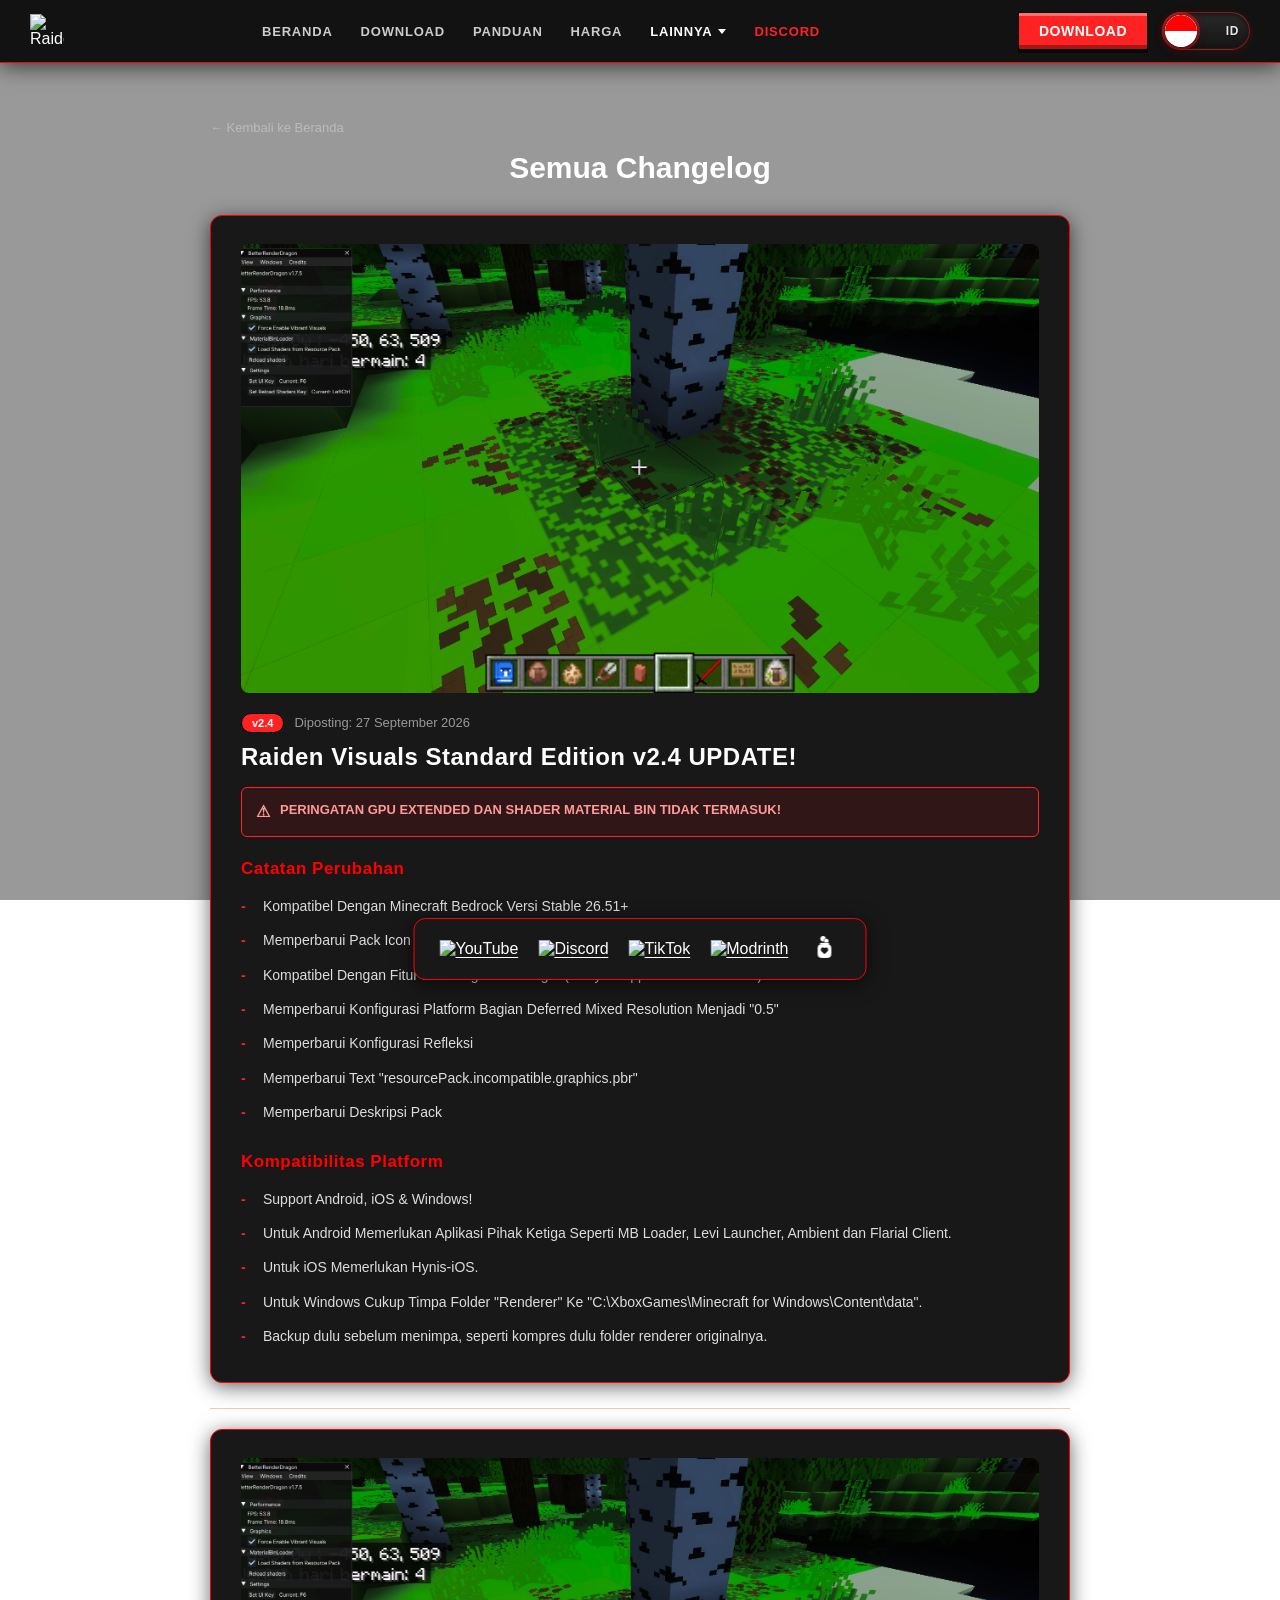
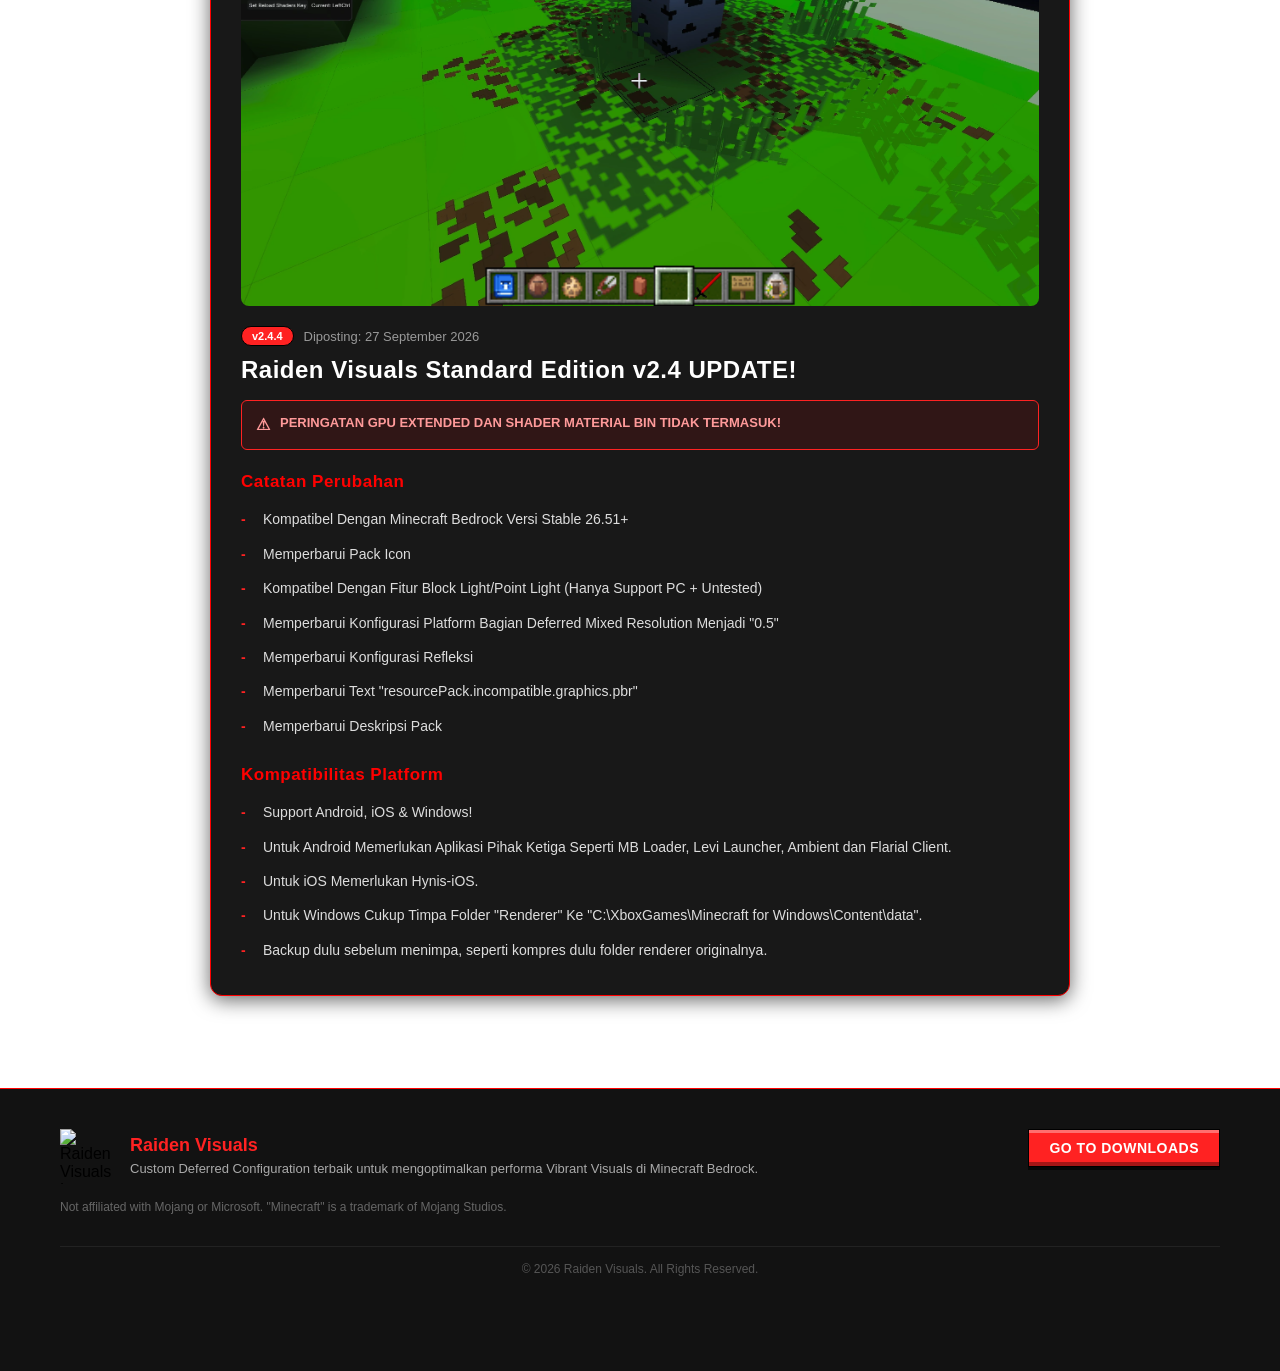
==== changelog.html @ 138e0942 "mengubah sistem bahasa mengunakan json lang diluar JS mengubah sistem bahasa mengunakan json lang di" ====
<!DOCTYPE html>
<html lang="id">
<head>
    <meta charset="UTF-8">
    <meta name="viewport" content="width=device-width, initial-scale=1.0">
    <title>Changelog - Raiden Visuals</title>
    <link rel="stylesheet" href="style.css">
    <link rel="icon" type="image/png" href="img/pack_icon.webp">
    <link rel="shortcut icon" type="image/png" href="img/pack_icon.webp">
    <link rel="apple-touch-icon" href="img/pack_icon.webp">
    <meta name="description" content="Lihat seluruh riwayat pembaruan dan perbaikan Raiden Visuals, Custom Deferred Configuration untuk Minecraft Bedrock Vibrant Visuals.">
    <meta property="og:site_name" content="Raiden Visuals">
    <meta property="og:title" content="Changelog - Raiden Visuals">
    <meta property="og:image" content="img/pack_icon.webp">
    <meta property="og:description" content="Riwayat lengkap pembaruan Raiden Visuals dari waktu ke waktu.">
</head>
<body>
<header class="site-header">
    <div class="header-inner">
        <a href="index.html#top" class="header-brand">
            <img src="img/R.png" alt="Raiden Visuals" class="header-logo">
        </a>
        <nav class="header-nav" id="headerNav">
            <a href="index.html#top" class="header-link" data-i18n="nav.home">Beranda</a>
            <a href="index.html#download-section" class="header-link" data-i18n="nav.download">Download</a>
            <a href="index.html#panduan-instalasi" class="header-link" data-i18n="nav.guide">Panduan</a>
            <a href="index.html#pricing" class="header-link" data-i18n="nav.pricing">Harga</a>
            <div class="header-dropdown" id="headerMoreDropdown">
                <button type="button" class="header-link header-more-btn" id="headerMoreBtn" aria-haspopup="true" aria-expanded="false" aria-controls="headerMoreMenu">
                    <span data-i18n="nav.more">Lainnya</span>
                    <span class="header-more-caret" aria-hidden="true"></span>
                </button>
                <div class="header-dropdown-menu" id="headerMoreMenu">
                    <a href="index.html#cek-gpu" class="header-dropdown-item" data-i18n="nav.gpu">Cek GPU</a>
                    <a href="index.html#changelog" class="header-dropdown-item" data-i18n="nav.changelog">Changelog</a>
                    <a href="index.html#roadmap" class="header-dropdown-item" data-i18n="nav.roadmap">Roadmap</a>
                </div>
            </div>
            <a href="https://discord.gg/U2SUvJKQkk" target="_blank" class="header-link header-link-discord">Discord</a>
        </nav>
        <div class="header-actions">
            <a href="index.html#download-section" class="scroll-to-download-btn launcher-btn header-cta" data-i18n="cta.download">DOWNLOAD</a>
            <button type="button" class="lang-switch" id="langToggle" data-lang="id" role="switch" aria-checked="false" aria-label="Switch language / Ganti bahasa" title="Switch to English">
                <span class="lang-switch-text" id="langSwitchText">ID</span>
                <span class="lang-switch-knob">
                    <img src="img/ind.png" alt="" id="langSwitchFlag" class="lang-switch-flag">
                </span>
            </button>
            <button type="button" class="header-toggle" id="headerToggle" aria-label="Buka menu navigasi" aria-expanded="false" aria-controls="headerNav">
                <span></span><span></span><span></span>
            </button>
        </div>
    </div>
</header>

<div class="changelog-page-wrap">
    <div class="changelog-page">
        <a href="index.html#changelog" class="changelog-back-link" data-i18n="changelog.backHome">← Kembali ke Beranda</a>
        <h1 class="changelog-page-title" data-i18n="changelog.pageTitle">Semua Changelog</h1>
        <div id="changelogFullList"></div>
    </div>
</div>

<div class="social-media-container">
    <a href="https://www.youtube.com/@vedaraiden" target="_blank" class="social-link">
        <img src="img/yt.png" alt="YouTube">
    </a>
    <a href="https://discord.gg/U2SUvJKQkk" target="_blank" class="social-link">
        <img src="img/dc.png" alt="Discord">
    </a>
    <a href="https://www.tiktok.com/@veda_raiden" target="_blank" class="social-link">
        <img src="img/tt.png" alt="TikTok">
    </a>
    <a href="https://modbay.org/user/vedaraidenz/" target="_blank" class="social-link">
        <img src="img/mb.png" alt="Modrinth">
    </a>
    <a href="https://trakteer.id/veda_raiden" target="_blank" class="social-link">
        <img src="img/ti.png" alt="Trakteer">
    </a>
</div>

<audio id="soundClick" src="audio/Click_stereo.ogg.mp3" preload="auto"></audio>
<audio id="soundSalah" src="audio/error.ogg" preload="auto"></audio>
<audio id="soundGagal" src="audio/gagal.ogg" preload="auto"></audio>
<audio id="soundSukses" src="audio/Challenge_complete.ogg" preload="auto"></audio>
<audio id="soundWarn" src="audio/Villager_idle1.ogg" preload="auto"></audio>
<audio id="soundRelease" src="audio/Release.ogg.mp3" preload="auto"></audio>

<footer class="site-footer">
    <div class="footer-container">
        <div class="footer-left">
            <div class="footer-brand">
                <img src="img/R.png" alt="Raiden Visuals Logo" class="footer-logo">
                <div class="footer-brand-text">
                    <h3>Raiden Visuals</h3>
                    <p class="footer-desc" data-i18n="footer.desc">Custom Deferred Configuration terbaik untuk mengoptimalkan performa Vibrant Visuals di Minecraft Bedrock.</p>
                </div>
            </div>
            <div class="footer-disclaimer">
                <p>Not affiliated with Mojang or Microsoft. "Minecraft" is a trademark of Mojang Studios.</p>
            </div>
        </div>
        <div class="footer-right">
            <a href="index.html#download-section" class="scroll-to-download-btn launcher-btn" data-i18n="footer.cta">GO TO DOWNLOADS</a>
        </div>
    </div>
    <div class="footer-bottom-copyright">
        <p>&copy; 2026 Raiden Visuals. All Rights Reserved.</p>
    </div>
</footer>

<script src="script.js"></script>
<script src="changelog.js"></script>
</body>
</html>
---- style.css ----
* {
    margin: 0;
    padding: 0;
    box-sizing: border-box;
    font-family: 'Segoe UI', Tahoma, Geneva, Verdana, sans-serif;
    src: url('NotoSans.ttf') format('truetype');
}
/* 1. Daftarkan Font Tebal (OTF) */
@font-face {
    font-family: 'MinecraftTen';
    src: url('MinecraftTen.otf') format('opentype');
    font-weight: 700;
    font-style: normal;
}
/* 2. Daftarkan Font Tipis (TTF) */
@font-face {
    font-family: 'MinecraftSeven';
    src: url('MinecraftSevenv4.ttf') format('truetype');
    font-weight: 300;
    font-style: normal;
}
/* 3. Daftarkan Font Body Text yang Baru (Noto Sans) */
@font-face {
    font-family: 'NotoSans';
    src: url('NotoSans-Regular.ttf') format('woff2');
  font-weight: normal;
  font-style: normal;
  font-display: swap;
}
.noto-sans {
  font-family: 'Noto Sans', -apple-system, BlinkMacSystemFont, sans-serif;
}
@font-face {
  font-family: 'Gellix';
  src: url('Gellix-TRIAL-Regular.otf') format('woff2');
  font-weight: normal;
  font-style: normal;
  font-display: swap;
}
.gellix {
  font-family: 'Gellix', -apple-system, BlinkMacSystemFont, sans-serif;
}
a {
  font-family: inherit; 
  color: white;
  text-decoration: underline;
  text-decoration-color: white;
  text-underline-offset: 3px;
}
/* Tambahkan kode ini di bagian paling atas file style.css Anda */
html {
    scroll-behavior: smooth; /* KODE UTAMA: Membuat semua efek lompatan link menjadi animasi gulir halus */
}
    /* KODE BARU: Merapikan baris launcher Android saat dibuka di layar HP */
    .app-launcher-list li {
        flex-direction: column !important; /* Memaksa nama teks dan tombol menumpuk ke bawah */
        align-items: flex-start !important; /* Membuat semua konten rata kiri */
        gap: 10px !important;              /* Jarak vertikal antar elemen */
        margin-bottom: 25px !important;    /* Jarak renggang antar aplikasi */
        width: 100% !important;
    }

    .app-info-wrapper {
        min-width: auto !important;        /* Membebaskan batasan lebar kaku di HP */
        width: 100% !important;
    }

    .app-subtext {
        max-width: 100% !important;        /* Teks penjelasan bisa melebar penuh dengan aman */
        margin-top: 5px !important;        /* Jarak tipis di bawah nama aplikasi */
        font-size: 13px !important;
    }

    /* Menjaga ukuran tombol badge agar tetap konsisten dan tidak gepeng di HP */
    .launcher-btn img {
        height: 38px !important;           /* Mengunci tinggi tombol agar pas di layar HP */
        width: auto !important;
    }

/* Setel ulang min-width app-name lama agar flexbox bekerja dengan fleksibel */
.app-launcher-list .app-name {
    min-width: auto !important;
}

/* Mengatur ukuran proporsional tombol Google Play dan GitHub badge */
.app-launcher-list .badge-img {
    margin-top: 5px !important;   
    margin-bottom: -15px !important;
    width: auto;
    object-fit: contain;
    display: block;
    transition: transform 0.2s ease;
}
/* Mengatur dekorasi tautan nama aplikasi agar terlihat rapi */
.app-name-link {
    font-weight: bold; /* Memberi efek tebal saat diarahkan kursor */
    font-family: 'Gellix', sans-serif !important; /* Memberi efek font MinecraftTen saat diarahkan kursor */
    text-decoration: underline; /* Memberi efek garis bawah saat diarahkan kursor */
    color: #ff0000; /* Memberi efek warna merah saat diarahkan kursor */
}
.app-name-link:hover {
        font-family: 'Gellix', sans-serif !important; /* Memberi efek font MinecraftTen saat diarahkan kursor */

    color: #ffffff; /* Memberi efek warna merah saat diarahkan kursor */

}
/* Khusus memaksa ukuran lencana GitHub agar membesar seimbang di layar HP */
.app-launcher-list .github-badge {
    margin-top: 5px !important; /* Naikkan ukurannya agar gambar intinya seimbang dengan Google Play */
    width: auto !important;
}

/* Animasi membesar halus saat tombol disorot kursor */
.app-launcher-list .badge-img:hover {
    transform: scale(1.05);
}
/* Mengatur ukuran logo Android dan Windows */
.os-icon {
    width: 35px;            /* Lebar ikon */
    height: 35px;           /* Tinggi ikon */
    object-fit: contain;
    margin-bottom: 8px;     /* Jarak antara logo dengan teks di bawahnya */
}
/* 2. Kurangi juga jarak atas pada pembungkus judul OS */
.os-title-wrapper {
    display: flex;
    flex-direction: row;
    align-items: center;
    gap: 12px;
    margin-top: 10px !important;    /* DIUBAH: Dikurangi dari 25px menjadi 10px agar lebih menempel ke atas */
    margin-bottom: 12px !important;
}
/* Memberi jarak dan pemisah visual antar blok panduan (Android/Windows) */
.os-guide-block {
    margin-top: 30px;
    padding-top: 20px;
    border-top: 1px solid rgba(255, 0, 0, 0.25);
}

.os-guide-block:first-of-type {
    margin-top: 25px;
}


/* Memastikan ukuran logo OS tetap konsisten dan rapi */
.os-title-wrapper .os-icon {
    width: 32px !important;
    height: 32px !important;
    object-fit: contain;
}

/* Merapikan teks judul OS agar jaraknya pas */
.os-title-wrapper h2 {
    margin: 0 !important;    /* Menghilangkan margin bawaan agar tidak merusak posisi */
    font-family: 'MinecraftSeven', sans-serif !important; /* Ganti dari MinecraftTen ke MinecraftSeven */
    font-size: 22px !important; /* Disesuaikan karena MinecraftSeven proporsinya beda dari MinecraftTen */
}

/* Terapkan font TEBAL ke Judul dan Sub-judul */
h1, h2, .desc-title-bold {
    font-size: 32px !important;    /* Diperbesar dari 24px */
    font-family: 'MinecraftTen', sans-serif !important;
}
/* Terapkan font TIPIS ke isi teks, deskripsi, dan list */
body, p, .desc-text-light, .desc-list li, .file-name, .file-size {
    
    font-family: 'NotoSans', sans-serif !important;
}
/* Mengatur sub-judul di kotak deskripsi bawah */
/* Cari kode .desc-title-bold di bagian bawah file style.css Anda */
.desc-title-bold {
    font-family: 'MinecraftTen', sans-serif !important;
    font-weight: 700 !important;
    color: #ff0000;
    font-size: 32px !important;
    /* UBAH BAGIAN INI: Tambahkan jarak atas agar tidak menempel */
    margin-bottom: 15px !important; /* Jarak bawah ke arah teks Android */
    letter-spacing: 0.5px;
}
/* 2. Mengatur ISI TEKS (Font Tipis) agar LEBIH BESAR dan mudah dibaca */
.desc-text-light, .desc-list li {
    font-family: 'NotoSans', sans-serif !important;
    color: #ffffff; /* Mengubah teks judul menjadi putih bersih */
}
/* Mengatur kotak pembungkus video YouTube */
.video-container {
    width: 100%;
    max-width: 700px;
    height: auto;             /* Mengubah tinggi kaku menjadi otomatis */
    aspect-ratio: 16 / 9;     /* Mengunci aspek rasio asli YouTube */
    border-radius: 12px;
    overflow: hidden;
    box-shadow: 0 4px 20px rgba(0, 0, 0, 0.6);
    border: 1px solid #ff0000;
}
/* Mengatur Kotak Deskripsi Panjang yang Baru */
/* Cari kode ini di bagian bawah file style.css Anda */
.description-full-container {
    background-color: #181818;
    padding: 30px;
    border-radius: 12px;
    box-shadow: 0 4px 20px rgba(0, 0, 0, 0.6);
    border: 1px solid #ff0000;
    max-width: 1340px; 
    width: 100%;
    margin-bottom: 0 !important; /* Menghilangkan margin bawah lama agar lurus dengan teks */
}

.description-full-container h2 {
    color: #ff0000;    /* Warna judul deskripsi merah khas Raiden */
    font-size: 20px;
    margin-bottom: 15px;
}
.description-full-container p {
    color: #ffffff;    /* Warna teks isi deskripsi putih bersih */
    
    font-size: 16px;
    line-height: 1.6;  /* Mengatur jarak antar baris agar nyaman dibaca */
}
/* Memastikan frame video di dalamnya mengisi penuh ruang pembungkus */
.video-container iframe {
    width: 100%;
    height: 100%;
    border: none;
    object-fit: cover; /* KODE UTAMA: Memaksa video memotong sedikit bagian samping agar penuh tanpa garis hitam */
}
/* Mengatur kotak hitam sosmed agar selalu menempel mati di bawah layar */
.social-media-container {
    background-color: #181818; 
    padding: 12px 25px;
    border-radius: 12px;
    display: flex;
    justify-content: center;   
    align-items: center;
    gap: 20px;                 
    box-shadow: 0 4px 20px rgba(0, 0, 0, 0.6);
    border: 1px solid #ff0000; /* Menambahkan garis tepi tipis agar kotak terlihat tegas */
    /* KODE UTAMA UNTUK MENEMPEL DI LAYAR */
    position: fixed;           /* Mengunci posisi elemen dari gulungan scroll */
    bottom: 20px;              /* Jarak konstan dari batas bawah layar browser */
    left: 50%;                 /* Geser posisi titik awal ke tengah */
    transform: translateX(-50%) translateY(0); /* Trik CSS agar kotak benar-benar berada pas di tengah layar */
    width: auto;               /* Lebar kotak otomatis mengikuti jumlah ikon di dalamnya */
    z-index: 9999;             /* Memastikan kotak sosmed selalu berada di lapisan paling depan */
    transition: transform 0.8s cubic-bezier(0.25, 1, 0.5, 1);
    transform: translateX(-50%) translateY(0); /* Menyatu rapi posisi tengah dan atas-bawahnya */
}
/* Mengatur animasi menghilang halus saat layar digulir (scroll) */
.social-fade-out {
    /* Hapus kode opacity agar tidak memudar */
    /* Trik menggeser kotak turun ke bawah melewati batas bawah layar laptop/HP */
    transform: translate(-50%, 100px) !important; 
}
/* Mengatur ukuran gambar ikon sosial media */
.social-link img {
    width: 32px;               /* Lebar ukuran ikon */
    height: 32px;              /* Tinggi ukuran ikon */
    object-fit: contain;
    transition: transform 0.2s ease; /* Menambahkan efek animasi halus saat disentuh */
}
/* Efek animasi interaktif saat kursor diarahkan ke ikon */
.social-link img:hover {
    transform: scale(1.5);    /* Ikon akan sedikit membesar/menonjol saat disentuh kursor */
}

/* Mengatur pembungkus logo agar berada di tengah halaman */
.top-banner-wrapper {
    display: flex;
    justify-content: center;
    width: 100%;
    margin-top: 30px;    /* KODE BARU: Memberikan jarak renggang dari batas paling atas layar */
    margin-bottom: 15px;  /* Jarak bawah menuju ke kotak video & download card */
}


/* Mengatur ukuran dan responsivitas logo Minecraft */
.minecraft-title-logo {
    max-width: 550px;    /* Batas lebar maksimal logo (bisa Anda sesuaikan) */
    width: 90%;          /* Agar logo otomatis mengecil secara rapi saat dibuka di HP */
    height: auto;        /* Menjaga proporsi gambar agar tidak gepeng */
    object-fit: contain;
}

/* Mengatur ukuran dan bentuk icon gambar PNG */
.file-icon-img {
    width: 32px;         /* Lebar gambar */
    height: 32px;        /* Tinggi gambar */
    object-fit: contain; /* Memastikan gambar tidak gepeng/terdistorsi */
}
/* Memaksa gambar ikon utama agar berukuran kecil dan rapi */
.main-page-icon {
    width: 120px !important;   /* Mengunci lebar gambar menjadi 120 pixel */
    height: 120px !important;  /* Mengunci tinggi gambar menjadi 120 pixel */
    object-fit: contain;
    border-radius: 12px;       /* Membuat sudut gambar sedikit melengkung halus */
    margin: 0 auto 15px auto;  /* Memposisikan otomatis di tengah dan memberi jarak bawah */
    display: block;            /* Memastikan gambar mengambil ruang terpisah */
}
/* Untuk browser modern seperti Chrome, Edge, Firefox, dan Safari */
html {
    scrollbar-color: #ff0000 #222222; /* Warna batang (merah) & warna latar (hitam/gelap) */
    scrollbar-width: smooth;           /* Membuat ukuran scrollbar menjadi proporsional */
}

/* Khusus untuk browser berbasis Webkit (Chrome, Safari, Edge versi lama) agar lebih detail */
::-webkit-scrollbar {
    width: 12px; /* Mengatur lebar scrollbar */
}

/* Mengatur warna latar belakang jalur scrollbar */
::-webkit-scrollbar-track {
    background: #1a1a1a; 
}

/* Mengatur warna batang scrollbar yang digeser */
::-webkit-scrollbar-thumb {
    background: #ff2222; 
    border-radius: 6px;  /* Membuat ujung batang scrollbar melengkung halus */
    border: 3px solid #1a1a1a; /* Memberi jarak aman antara batang dan jalur luar */
}
/* Efek saat batang scrollbar diarahkan oleh kursor (hover) */
::-webkit-scrollbar-thumb:hover {
    background: #cc1111; /* Warna merah akan sedikit lebih gelap saat disentuh */
}
body {
    overflow-x: hidden; 
    display: grid;                     /* UBAH: Dari flex menjadi grid */
    grid-template-rows: auto 1fr auto; /* TRICK UTAMA: Memaksa konten tengah melar dan mendorong footer ke paling bawah */
    align-items: start;
    justify-items: center;             /* Memastikan semua konten tetap di tengah halaman */
    min-height: 100vh;                 /* Memaksa tinggi halaman minimal setinggi layar monitor */
    width: 100%;
    margin: 0;
    padding: 20px 15px 0px 15px;       /* Setel padding bawah ke 0px agar footer nempel mentok */
    box-sizing: border-box;
    
    /* Kode background-image Anda tetap biarkan sama di bawah ini */
    background-image: linear-gradient(rgba(0, 0, 0, 0.4), rgba(0, 0, 0, 0.4)), url('img/background.jpg');
    background-size: cover;
    background-position: center;
    background-attachment: fixed;
    background-repeat: no-repeat;
}

/* Mengatur tata letak video (kiri) dan download card (kanan) */
.main-content-row {
    display: flex;
    flex-direction: row;
    justify-content: center;
    align-items: flex-start;
    gap: 40px;
    width: 100%;
    max-width: 1400px; /* Diperbesar dari 1100px agar layout bisa melebar maksimal */
    margin-top: 10px;
}
/* Responsif: Jika dibuka di HP yang layarnya sempit, otomatis otomatis menumpuk ke bawah lagi */
@media (max-width: 900px) {
    .main-content-row {
        flex-direction: column;
        align-items: center;
        gap: 25px;
    }
}
.container {
    background: #181818;
    padding: 32px; /* Ditambah sedikit agar ruang dalam kotak hitam lebih lega */
    border-radius: 12px;
    box-shadow: 0 4px 20px rgba(0, 0, 0, 0.6);
    border: 1px solid #ff0000;
    width: 100%;
    max-width: 600px; /* Diperbesar dari 500px agar sejajar dengan video baru */
    height: auto;
}
h1 {
    color: #ffffff; /* Mengubah teks judul menjadi putih bersih */
    font-size: 24px;
    margin-bottom: 8px;
    text-align: center;
}
.subtitle {
    color: #bbb; /* Mengubah deskripsi menjadi abu-abu terang agar tidak silau */
    font-size: 12px;
    margin-bottom: 25px;
    text-align: center;
}
/* Mencegah nama file menabrak tombol download */
.download-card {
    display: flex;
    justify-content: space-between;
    align-items: center;
    gap: 15px; /* Memberi jarak aman antara teks dan tombol */
    width: 100%;
    margin-bottom: 18px; /* Jarak antar kartu download agar tidak berdempetan */
}
.download-card:last-child {
    margin-bottom: 0; /* Kartu terakhir tidak perlu jarak bawah */
}
.file-info {
    display: flex;
    align-items: center;
    gap: 12px;
    flex: 1; /* Membuat teks mengambil ruang sisa secara fleksibel */
    min-width: 0; /* Mencegah teks meluap keluar */
}
/* Mengatur warna nama file menjadi putih bersih */
.file-name {
    font-weight: 600;
    color: #ffffff !important; 
    font-size: 14px;
    word-break: break-word; /* Otomatis membuat baris baru jika teks terlalu panjang */
    line-height: 1.4;
}
/* Mengatur warna ukuran file menjadi abu-abu terang */
.file-size {
    font-size: 11px;
    color: #cccccc !important; 
    margin-top: 4px;
}
/* Memastikan daftar download card turun ke bawah penuh setelah baris video-container */
.main-content-row {
    flex-wrap: wrap; /* Mengizinkan konten di bawahnya turun dengan rapi */
}
.file-icon {
    font-size: 28px;
}
.download-btn {
    background-color: #ff2222; /* Tombol merah */
    color: white;
    text-decoration: none;
    padding: 10px 20px;
    min-width: 130px;
    text-align: center;
    font-size: 14px;
    font-weight: 600;
    font-family: 'NotoSans', sans-serif !important;
    letter-spacing: 0.5px;
    /* Stroke hitam ala tombol Mojang */
    border: 1px solid #000000;
    /* Highlight terang di atas, gelap di bawah (efek 3D/bevel) + bayangan luar */
    box-shadow:
        inset 0 3px 0 rgba(255, 255, 255, 0.35),
        inset 0 -4px 0 rgba(0, 0, 0, 0.35),
        0 3px 0 rgba(0, 0, 0, 0.6);
    transition: background 0.15s ease, transform 0.1s ease, box-shadow 0.1s ease;
}
.download-btn:hover {
    background-color: #ab2e2e; /* Sedikit lebih terang saat hover, ala Mojang */
}
.download-btn:active {
    /* Efek tombol "ditekan" ke dalam */
    transform: translateY(2px);
    box-shadow:
        inset 0 3px 0 rgba(255, 255, 255, 0.25),
        inset 0 -2px 0 rgba(0, 0, 0, 0.35),
        0 1px 0 rgba(0, 0, 0, 0.6);
}
/* Kotak Pembungkus Fitur Cek GPU */
.gpu-checker-box {
    background: #222222;
    border: 1px solid #ff0000;
    padding: 15px;
    border-radius: 0px;
    margin-top: 20px;
    margin-bottom: 20px;
}
.gpu-box-title {
    color: #ffffff;
    font-family: 'NotoSans', sans-serif !important;
    font-size: 14px;
    margin-bottom: 10px;
}
/* Mengatur baris input dan tombol agar berjejer ke samping */
.gpu-input-row {
    display: flex;
    gap: 10px;
    width: 100%;
}
#gpuInput {
    flex: 1;
    min-width: 0; /* KUNCI PERBAIKAN: agar input bisa menyusut dan tidak mendorong tombol keluar kotak di layar sempit */
    padding: 10px;
    background-color: #181818;
    border: 1px solid #444444;
    color: #ffffff;
    font-family: 'NotoSans', sans-serif !important;
    font-size: 14px;
    outline: none;
}
#gpuInput:focus {
    border-color: #ff0000;
}
#gpuCheckBtn {
    background-color: #ff2222; /* Tombol merah */
    color: white;
    text-decoration: none;
    padding: 10px 20px;
    font-size: 14px;
    font-weight: 600;
    font-family: 'NotoSans', sans-serif !important;
    letter-spacing: 0.5px;
    /* Stroke hitam ala tombol Mojang */
    border: 1px solid #000000;
    /* Highlight terang di atas, gelap di bawah (efek 3D/bevel) + bayangan luar */
    box-shadow:
        inset 0 3px 0 rgba(255, 255, 255, 0.35),
        inset 0 -4px 0 rgba(0, 0, 0, 0.35),
        0 3px 0 rgba(0, 0, 0, 0.6);
    transition: background 0.15s ease, transform 0.1s ease, box-shadow 0.1s ease;
}
#gpuCheckBtn:hover {
    background-color: #ff0000;
}
/* Di layar sangat sempit (HP kecil seperti iPhone SE), tumpuk input dan tombol ke bawah agar lebih lega */
@media (max-width: 360px) {
    .gpu-input-row {
        flex-direction: column;
    }

    #gpuCheckBtn {
        padding: 10px 20px; /* Diberi tinggi yang sama seperti input saat berdiri sendiri di bawah */
        width: 100%;
    }
}
/* Gaya Teks Hasil Jawaban */
.gpu-result-msg {
    margin-top: 12px;
    font-family: 'NotoSans', sans-serif !important;
    font-size: 14px;
    font-weight: 700;
    display: none; /* Sembunyikan dulu di awal sebelum di-klik cek */
}
/* Warna status jawaban cek GPU */
.gpu-success { color: #00ff00; } /* Hijau (Pasti Kompatibel) */
.gpu-warning { color: #ffff00; } /* Oranye/Kuning (Kemungkinan Kompatibel) */
.gpu-fail    { color: #ff0000; } /* Merah (Tidak Kompatibel / Tidak Ditemukan) */
/* Animasi Gerakan Gempa (Menggeser posisi kiri-kanan dengan cepat) */
@keyframes gempaAnimasi {
    0% { transform: translateX(0); }
    20% { transform: translateX(-8px); }
    40% { transform: translateX(8px); }
    60% { transform: translateX(-6px); }
    80% { transform: translateX(6px); }
    100% { transform: translateX(0); }
}
/* Class pemicu yang akan dimasukkan lewat JavaScript */
.efek-gempa {
    animation: gempaAnimasi 0.3s ease-in-out;
    border-color: #ff0000 !important; /* Mengubah garis tepi kotak input jadi merah menyala saat gempa */
}
/* Efek garis tepi hijau menyala saat GPU kompatibel */
.outline-hijau {
    border-color: #00ff00 !important;
    box-shadow: 0 0 8px rgba(0, 255, 0, 0.4); /* Efek aura cahaya hijau tipis */
    transition: all 0.3s ease;
}
.outline-kuning {
    border-color: #ffff00 !important;
    box-shadow: 0 0 8px rgba(255, 251, 0, 0.4); /* Efek aura cahaya kuning tipis */
    transition: all 0.3s ease;
}
.outline-merah {
    border-color: #ff0000 !important;
    box-shadow: 0 0 8px rgba(255, 0, 0, 0.4); /* Efek aura cahaya merah tipis */
    transition: all 0.3s ease;
}
/* Animasi Cahaya Hijau Menyala lalu Memudar Hilang (Fade Out) */
@keyframes cahayaHijauFadeOut {
    0% {
        box-shadow: 0 0 40px rgb(0, 255, 0), 0 0 50px rgba(46, 204, 0, 0.6);
        border-color: #00ff00 !important;
    }
    100% {
        box-shadow: 0 0 5px rgb(0, 255, 0), 0 0 15px  rgba(46, 204, 0, 0.6);
        border-color: #444444; /* Kembali ke warna asli garis tepi kotak input Anda */
    }
}
/* Class pemicu animasi */
.efek-cahaya-hijau {
    /* Animasi berjalan selama 2 detik, hanya 1 kali, dan mempertahankan hasil akhir (forwards) */
    animation: cahayaHijauFadeOut 3.0s forwards ease-out; 
}
/* Mengatur ukuran dan posisi stiker di dalam teks hasil pencarian */
/* Mengatur stiker hasil agar berada di tengah bawah teks */
.result-sticker {
    display: block;        /* Memaksa gambar membuat baris baru sendiri */
    margin: 20px auto 0 auto; /* Margin atas 20px agar tidak menempel teks, auto kanan-kiri agar ke tengah */
    height: 150px;         /* Atur tinggi stiker seimbang */
    object-fit: contain;   /* Mencegah gambar menjadi gepeng */
    border-radius: 8px;    /* Efek melengkung halus di ujung stiker (opsional) */
}
/* Mengatur Kontainer Utama Footer agar Panjang Mentok Kanan-Kiri yang Presisi */
.site-footer {
    background-color: #121212 !important;
    border-top: 1px solid #ff0000;
    /* RUMUS BARU: Lebar 100vw penuh, ditarik ke kiri-kanan sebesar 15px (mengompensasi padding body) */
    width: 100vw !important;
    margin-left: -15px !important;
    margin-right: -15px !important;
    /* Ruang bagian dalam kotak footer */
    padding: 40px 60px 80px 60px;         
    margin-top: 12px; 
    margin-bottom: 0 !important;          
    font-family: 'NotoSans', sans-serif !important;
    box-sizing: border-box;
}
/* Mengunci teks di dalam agar tetap rapi di tengah monitor besar */
.footer-container {
    display: flex;
    justify-content: space-between;
    align-items: flex-start;
    max-width: 1340px; /* Tetap sejajar dengan kontainer atas Anda */
    margin: 0 auto;
    gap: 30px;
    width: 100%;
    flex-wrap: wrap;
}
/* Sisi Kiri: Logo & Deskripsi */
.footer-left {
    display: flex;
    flex-direction: column;
    gap: 15px;
    max-width: 700px; /* Membatasi agar teks deskripsi tidak terlalu molor ke kanan */
}
.footer-brand {
    display: flex;
    align-items: center;
    gap: 15px;
}
.footer-logo {
    width: 55px !important;
    height: 55px !important;
    object-fit: contain;
}
.footer-brand-text h3 {
    font-family: 'NotoSans', sans-serif !important;
    color: #ff2222; /* Merah khas Raiden */
    font-size: 18px;
    margin-bottom: 4px;
}
.footer-desc {
    color: #aaaaaa;
    font-size: 13px;
    line-height: 1.4;
}

/* Teks Disclaimer Mojang */
.footer-disclaimer p {
    color: #666666 !important; /* Warna abu-abu redup khas teks legalitas hukum */
    font-size: 12px;
    line-height: 1.4;
}

/* Sisi Kanan: Tombol Lompat ke Tempat Download */
.footer-right {
    display: flex;
    align-items: center;
}

.scroll-to-download-btn {
    background-color: #ff2222; /* Tombol merah */
    color: white;
    text-decoration: none;
    padding: 10px 20px;
    font-size: 14px;
    font-weight: 600;
    font-family: 'NotoSans', sans-serif !important;
    letter-spacing: 0.5px;
    /* Stroke hitam ala tombol Mojang */
    border: 1px solid #000000;
    /* Highlight terang di atas, gelap di bawah (efek 3D/bevel) + bayangan luar */
    box-shadow:
        inset 0 3px 0 rgba(255, 255, 255, 0.35),
        inset 0 -4px 0 rgba(0, 0, 0, 0.35),
        0 3px 0 rgba(0, 0, 0, 0.6);
    transition: background 0.15s ease, transform 0.1s ease, box-shadow 0.1s ease;
}

.scroll-to-download-btn:hover {
    background-color: #cc1111;
    transform: translateY(-2px); /* Efek sedikit mengangkat saat kursor masuk */
}

/* Bagian Tengah Paling Ujung Bawah: Copyright */
.footer-bottom-copyright {
    border-top: 1px solid #222222;
    margin-top: 30px;
    padding-top: 15px;
    padding-bottom: 15px;
    text-align: center; /* Memaksa posisi teks berada tepat di tengah */
}

.footer-bottom-copyright p {
    color: #555555;
    font-size: 12px;
}
/* Mengatur tampilan jalur folder agar menarik dan bisa diklik */
.copyable-path {
    background-color: #222222;
    color: #ffffff; /* Warna merah khas Raiden */
    padding: 2px 8px;
    border: 1px solid #7F0000;
    font-family: monospace;
    font-size: 14px;
    cursor: pointer;
    display: inline-block;
    word-break: break-all; /* Agar teks panjang tidak merusak layout mobile */
    transition: background 0.2s, color 0.2s;
}

/* Efek saat kursor menyorot jalur folder */
.copyable-path:hover {
    background-color: #0037A5;
    border-color: #0037A5;
}

/* Efek animasi kecil saat teks berhasil disalin */
.copyable-path.copied {
    color: #0037A5 !important;
    background-color: #ffffff;
    border-color: #ffffff;
}

/* Responsif HP: Membuat tampilan sejajar ke bawah jika dibuka dari mobile */
/* KODE PERBAIKAN KHUSUS MOBILE: Mengembalikan layout HP agar rapi di tengah */
@media (max-width: 768px) {
    body {
        overflow-x: hidden; 
        display: flex !important;
        flex-direction: column !important;
        align-items: center !important;
        justify-content: flex-start !important;
        padding: 0px 12px 0px 12px !important; /* Memberikan jarak aman di kanan-kiri dan bawah layar HP */
    }
    /* Memastikan kontainer teks di dalam footer tegak lurus di tengah HP */
    .footer-container {
        flex-direction: column !important;
        align-items: center !important;
        text-align: center !important;
        gap: 25px !important;
    }
    .footer-brand {
        flex-direction: column !important;
        align-items: center !important;
    }
    .footer-left {
        align-items: center !important;
    }
    .footer-right {
        width: 100% !important;
        justify-content: center !important;
    }
}

/* =====================================================
   SITE HEADER / NAVIGASI UTAMA
   Mengikuti bahasa desain situs: latar gelap, aksen merah
   khas Raiden, tombol bevel ala Mojang, font MinecraftTen
   untuk elemen judul/merek.
   ===================================================== */

/* Memberi jarak lompatan anchor agar tidak tertutup header sticky */
#top,
#download-section,
#panduan-instalasi,
#cek-gpu,
#roadmap {
    scroll-margin-top: 96px;
}

.site-header {
    position: sticky;
    top: 0;
    z-index: 500;
    width: 100vw;
    margin-left: -15px;
    margin-right: -15px;
    margin-top: -20px;
    margin-bottom: 25px;
    background-color: #121212;
    border-bottom: 1px solid #ff0000;
    box-shadow: 0 4px 20px rgba(0, 0, 0, 0.6);
    box-sizing: border-box;
    transition: box-shadow 0.25s ease, background-color 0.25s ease;
}

.site-header.header-scrolled {
    background-color: #0d0d0d;
    box-shadow: 0 6px 24px rgba(0, 0, 0, 0.8);
}

.header-inner {
    display: flex;
    align-items: center;
    justify-content: space-between;
    gap: 24px;
    max-width: 1340px;
    margin: 0 auto;
    padding: 12px 30px;
    box-sizing: border-box;
}

.header-brand {
    display: flex;
    align-items: center;
    gap: 10px;
    text-decoration: none;
    flex-shrink: 0;
}

.header-logo {
    width: 34px;
    height: 34px;
    object-fit: contain;
}

.header-wordmark {
    font-family: 'MinecraftTen', sans-serif !important;
    font-size: 16px;
    color: #ffffff;
    letter-spacing: 0.5px;
    text-decoration: none;
    white-space: nowrap;
}

.header-wordmark-accent {
    font-family: 'MinecraftTen', sans-serif !important;
    color: #ff2222;
}

.header-nav {
    display: flex;
    align-items: center;
    gap: 28px;
    flex-wrap: wrap;
}

.header-link {
    position: relative;
    font-family: 'NotoSans', sans-serif !important;
    font-size: 13px;
    font-weight: 600;
    text-transform: uppercase;
    letter-spacing: 0.8px;
    color: #cccccc;
    text-decoration: none;
    padding: 4px 0;
    transition: color 0.2s ease;
}

.header-link::after {
    content: "";
    position: absolute;
    left: 0;
    bottom: 0;
    width: 0;
    height: 2px;
    background-color: #ff2222;
    transition: width 0.2s ease;
}

.header-link:hover,
.header-link:focus-visible {
    color: #ffffff;
}

.header-link:hover::after,
.header-link:focus-visible::after {
    width: 100%;
}

.header-link-discord {
    color: #ff2222;
}

/* ===================== DROPDOWN "MORE" (Cek GPU / Changelog / Roadmap) ===================== */
.header-dropdown {
    position: relative;
}

.header-more-btn {
    display: inline-flex;
    align-items: center;
    gap: 6px;
    background: transparent;
    border: none;
    appearance: none;
    -webkit-appearance: none;
    color: #ffffff;
    cursor: pointer;
}

/* Segitiga panah dibuat murni dari CSS (bukan karakter unicode),
   supaya nggak jadi kotak kosong kalau font situs tidak punya glyph-nya */
.header-more-caret {
    display: inline-block;
    width: 0;
    height: 0;
    border-left: 4px solid transparent;
    border-right: 4px solid transparent;
    border-top: 5px solid currentColor;
    transition: transform 0.2s ease;
}

.header-dropdown.is-open .header-more-caret {
    transform: rotate(180deg);
}

/* Warna "aktif" saat dropdown terbuka ditentukan lewat class .is-open,
   bukan dari :hover/:focus, supaya tombol tidak "nyangkut" merah di HP */
.header-dropdown.is-open .header-more-btn {
    color: #ffffff;
}

.header-dropdown-menu {
    position: absolute;
    top: calc(100% + 16px);
    left: 50%;
    min-width: 170px;
    background-color: #121212;
    border: 1px solid rgba(255, 0, 0, 0.35);
    border-radius: 10px;
    box-shadow: 0 12px 28px rgba(0, 0, 0, 0.6);
    padding: 8px;
    display: flex;
    flex-direction: column;
    gap: 2px;
    opacity: 0;
    visibility: hidden;
    pointer-events: none;
    transform: translateX(-50%) translateY(-6px);
    transition: opacity 0.2s ease, transform 0.2s ease, visibility 0.2s ease;
    z-index: 20;
}

.header-dropdown.is-open .header-dropdown-menu {
    opacity: 1;
    visibility: visible;
    pointer-events: auto;
    transform: translateX(-50%) translateY(0);
}

.header-dropdown-item {
    display: block;
    font-family: 'NotoSans', sans-serif !important;
    font-size: 13px;
    font-weight: 600;
    text-transform: uppercase;
    letter-spacing: 0.5px;
    color: #cccccc;
    text-decoration: none;
    padding: 10px 14px;
    border-radius: 6px;
    white-space: nowrap;
    transition: background-color 0.2s ease, color 0.2s ease;
}

.header-dropdown-item:hover,
.header-dropdown-item:focus-visible {
    background-color: rgba(255, 34, 34, 0.12);
    color: #ffffff;
}

.header-actions {
    display: flex;
    align-items: center;
    gap: 14px;
    flex-shrink: 0;
}

.header-cta {
    white-space: nowrap;
}

.header-toggle {
    display: none;
    flex-direction: column;
    justify-content: center;
    align-items: center;
    gap: 5px;
    width: 34px;
    height: 34px;
    background: transparent;
    border: none;
    cursor: pointer;
    padding: 0;
}

/* ===================== TOGGLE SWITCH GANTI BAHASA (ID/EN) ===================== */
.lang-switch {
    position: relative;
    display: inline-flex;
    align-items: center;
    width: 88px;
    height: 38px;
    flex-shrink: 0;
    border: 1px solid rgba(255, 34, 34, 0.45);
    border-radius: 999px;
    background: linear-gradient(180deg, #2a2a2a 0%, #141414 100%);
    box-shadow:
        inset 0 2px 4px rgba(0, 0, 0, 0.5),
        inset 0 -1px 1px rgba(255, 255, 255, 0.05),
        0 2px 10px rgba(255, 0, 0, 0.15);
    cursor: pointer;
    padding: 0;
    transition: background 0.3s ease, border-color 0.3s ease, box-shadow 0.3s ease;
}

.lang-switch-knob {
    position: absolute;
    top: 50%;
    left: 2px;
    transform: translateY(-50%);
    width: 32px;
    height: 32px;
    border-radius: 50%;
    background: #ffffff;
    display: flex;
    align-items: center;
    justify-content: center;
    overflow: hidden;
    box-shadow:
        0 3px 8px rgba(0, 0, 0, 0.6),
        0 0 0 3px rgba(255, 34, 34, 0.5),
        0 0 10px rgba(255, 0, 0, 0.35);
    transition: left 0.32s cubic-bezier(0.4, 0, 0.2, 1), box-shadow 0.3s ease;
    z-index: 2;
}

.lang-switch-flag {
    width: 100%;
    height: 100%;
    object-fit: cover;
    border-radius: 50%;
    display: block;
}

.lang-switch-text {
    position: absolute;
    top: 50%;
    right: 11px;
    left: auto;
    transform: translateY(-50%);
    font-family: 'NotoSans', sans-serif !important;
    font-weight: 700;
    font-size: 12px;
    letter-spacing: 0.6px;
    color: #e6e6e6;
    text-shadow: 0 1px 2px rgba(0, 0, 0, 0.5);
    transition: left 0.32s ease, right 0.32s ease, color 0.2s ease;
    pointer-events: none;
    z-index: 1;
}

/* Posisi knob & teks saat bahasa aktif Indonesia (default) */
.lang-switch[data-lang="id"] .lang-switch-knob {
    left: 2px;
}

.lang-switch[data-lang="id"] .lang-switch-text {
    right: 10px;
    left: auto;
}

/* Posisi knob & teks saat bahasa aktif English */
.lang-switch[data-lang="en"] .lang-switch-knob {
    left: calc(100% - 34px);
}

.lang-switch[data-lang="en"] .lang-switch-text {
    left: 10px;
    right: auto;
}

.lang-switch:hover {
    border-color: rgba(255, 34, 34, 0.9);
    box-shadow:
        inset 0 2px 4px rgba(0, 0, 0, 0.5),
        inset 0 -1px 1px rgba(255, 255, 255, 0.05),
        0 2px 14px rgba(255, 0, 0, 0.5);
}

.lang-switch:hover .lang-switch-text {
    color: #ff5555;
}

.lang-switch:focus-visible {
    outline: 2px solid #ff2222;
    outline-offset: 3px;
}

@media (max-width: 480px) {
    .lang-switch {
        width: 74px;
        height: 32px;
    }

    .lang-switch-knob {
        width: 27px;
        height: 27px;
    }

    .lang-switch[data-lang="en"] .lang-switch-knob {
        left: calc(100% - 29px);
    }

    .lang-switch-text {
        font-size: 10px;
        right: 8px;
    }

    .lang-switch[data-lang="en"] .lang-switch-text {
        left: 8px;
    }
}

.header-toggle span {
    display: block;
    width: 24px;
    height: 2px;
    background-color: #ffffff;
    border-radius: 2px;
    transition: transform 0.25s ease, opacity 0.25s ease, background-color 0.25s ease;
}

.header-toggle:hover span {
    background-color: #ff2222;
}

.site-header.nav-open .header-toggle span:nth-child(1) {
    transform: translateY(7px) rotate(45deg);
}
.site-header.nav-open .header-toggle span:nth-child(2) {
    opacity: 0;
}
.site-header.nav-open .header-toggle span:nth-child(3) {
    transform: translateY(-7px) rotate(-45deg);
}

@media (max-width: 900px) {
    .header-nav {
        gap: 18px;
    }
}

@media (max-width: 768px) {
    .site-header {
        margin-left: -12px;
        margin-right: -12px;
        margin-top: 0;
    }

    .header-inner {
        padding: 10px 16px;
    }

    .header-cta {
        display: none;
    }

    .header-toggle {
        display: flex;
    }

    .header-nav {
        position: absolute;
        top: 100%;
        left: 0;
        right: 0;
        flex-direction: column;
        align-items: flex-start;
        gap: 0;
        background-color: #121212;
        border-bottom: 1px solid #ff0000;
        box-shadow: 0 8px 20px rgba(0, 0, 0, 0.6);
        max-height: 0;
        overflow: hidden;
        opacity: 0;
        transition: max-height 0.3s ease, opacity 0.2s ease;
    }

    .site-header.nav-open .header-nav {
        max-height: 85vh;
        overflow-y: auto;
        -webkit-overflow-scrolling: touch;
        opacity: 1;
    }

    .header-link {
        width: 100%;
        padding: 14px 20px;
        border-bottom: 1px solid #1f1f1f;
    }

    .header-link::after {
        display: none;
    }

    .header-link:hover,
    .header-link:focus-visible {
        background-color: #1a1a1a;
        color: #ff2222;
    }

    /* Dropdown "MORE" pada tampilan mobile: jadi accordion menyatu di dalam menu hamburger */
    .header-dropdown {
        width: 100%;
    }

    .header-more-btn {
        width: 100%;
        justify-content: space-between;
        padding: 14px 20px;
        border-bottom: 1px solid #1f1f1f;
    }

    .header-dropdown-menu {
        position: static;
        left: auto;
        min-width: 0;
        width: 100%;
        background-color: #0d0d0d;
        border: none;
        border-radius: 0;
        box-shadow: none;
        padding: 0;
        gap: 0;
        max-height: 0;
        opacity: 1;
        visibility: visible;
        pointer-events: auto;
        overflow: hidden;
        transform: none;
        transition: max-height 0.25s ease;
    }

    .header-dropdown.is-open .header-dropdown-menu {
        max-height: 220px;
        transform: none;
    }

    .header-dropdown-item {
        width: 100%;
        padding: 12px 32px;
        border-bottom: 1px solid #1f1f1f;
        border-radius: 0;
    }
}

/* =====================================================
   OVERLAY KONFIRMASI DOWNLOAD (pengganti alert() bawaan)
   ===================================================== */
.download-overlay {
    position: fixed;
    inset: 0;
    z-index: 2000;
    display: flex;
    align-items: center;
    justify-content: center;
    padding: 20px;
    background-color: rgba(0, 0, 0, 0.75);
    backdrop-filter: blur(4px);
    opacity: 0;
    visibility: hidden;
    transition: opacity 0.25s ease, visibility 0.25s ease;
    box-sizing: border-box;
}
/* Mengatur tampilan link Trakteer di dalam pop-up modal */
.download-modal-note .trakteer-link {
    color: #ff2222 !important;     /* Mengunci warna merah khas Raiden */
    text-decoration: none;         /* Menghilangkan garis bawah bawaan agar rapi */
    font-weight: bold;
    transition: color 0.2s ease, text-decoration 0.2s ease;
}

/* Efek interaktif saat kursor diarahkan ke link Trakteer */
.download-modal-note .trakteer-link:hover {
    color: #ffffff !important;     /* Berubah menjadi putih bersih saat disorot */
    text-decoration: underline !important; /* Memunculkan garis bawah halus */
}

.download-overlay.is-open {
    opacity: 1;
    visibility: visible;
}

.download-modal {
    position: relative;
    width: 100%;
    max-width: 420px;
    background-color: #181818;
    border: 1px solid #ff2222;
    border-radius: 16px;
    padding: 34px 28px 28px 28px;
    text-align: center;
    box-shadow: 0 0 50px rgba(255, 0, 0, 0.25), 0 20px 50px rgba(0, 0, 0, 0.7);
    transform: scale(0.9) translateY(10px);
    opacity: 0;
    transition: transform 0.25s ease, opacity 0.25s ease;
    box-sizing: border-box;
}

.download-overlay.is-open .download-modal {
    transform: scale(1) translateY(0);
    opacity: 1;
}

.download-modal-close {
    position: absolute;
    top: 12px;
    right: 14px;
    width: 30px;
    height: 30px;
    border: none;
    background: transparent;
    color: #999999;
    font-size: 22px;
    line-height: 1;
    cursor: pointer;
    transition: color 0.2s ease;
}

.download-modal-close:hover {
    color: #ff2222;
}

.download-modal-icon {
    width: 76px;
    height: 76px;
    object-fit: contain;
    margin: 0 auto 14px auto;
    display: block;
    filter: drop-shadow(0 0 14px rgba(255, 0, 0, 0.35));
}

.download-modal-title {
    font-family: 'MinecraftTen', sans-serif !important;
    color: #ff2222;
    font-size: 19px;
    margin: 0 0 12px 0;
    letter-spacing: 0.5px;
}

.download-modal-text {
    font-family: 'NotoSans', sans-serif !important;
    color: #e6e6e6;
    font-size: 14.5px;
    line-height: 1.6;
    margin: 0 0 10px 0;
}

.download-modal-text strong {
    color: #ffffff;
}

.download-modal-note {
    font-family: 'NotoSans', sans-serif !important;
    color: #999999;
    font-size: 12.5px;
    line-height: 1.5;
    margin: 0 0 22px 0;
}

.download-modal-note strong {
    color: #ff8888;
}

.download-modal-actions {
    display: flex;
    align-items: center;
    justify-content: center;
    gap: 12px;
}

.download-modal-cancel {
    font-family: 'NotoSans', sans-serif !important;
    background-color: transparent;
    color: #ffffff;
    padding: 10px 20px;
    font-size: 13px;
    font-weight: 600;
    text-transform: uppercase;
    letter-spacing: 0.5px;
    cursor: pointer;
    transition: border-color 0.2s ease, color 0.2s ease, background-color 0.2s ease;
}

.download-modal-cancel:hover {
    border-color: #ff2222;
    color: #ffffff;
    background-color: #1f1f1f;
}

.download-modal-confirm {
    text-decoration: none;
}

@media (max-width: 480px) {
    .download-modal {
        padding: 30px 20px 22px 20px;
    }

    .download-modal-actions {
        flex-direction: column-reverse;
        gap: 10px;
    }

    .download-modal-cancel,
    .download-modal-confirm {
        width: 100%;
        box-sizing: border-box;
    }
}
/* Mengatur tampilan link Trakteer di dalam pop-up modal */
.trakteer-link {
    color: #ff2222 !important; /* Warna merah khas Raiden */
    text-decoration: none;     /* Menghilangkan garis bawah bawaan */
    font-weight: bold;
    transition: color 0.2s ease;
}

/* Efek saat kursor diarahkan ke link Trakteer */
.trakteer-link:hover {
    color: #ff0000 !important; /* Berubah menjadi putih bersih saat disorot */
    text-decoration: underline; /* Memberikan garis bawah interaktif */
}

/* ===================== SECTION PRICING (STANDARD VS SUPPORTER) ===================== */
.pricing-grid {
    display: grid;
    grid-template-columns: 1fr 1fr;
    gap: 20px;
    margin-top: 10px;
    margin-bottom: 18px;
}

.pricing-card {
    position: relative;
    background: #1c1c1c;
    border: 1px solid rgba(255, 0, 0, 0.3);
    border-radius: 4px;
    padding: 22px 18px;
    display: flex;
    flex-direction: column;
}

.pricing-card-featured {
    background: linear-gradient(180deg, #2a1414 0%, #1c1c1c 100%);
    border: 1px solid #ff2222;
    box-shadow: 0 0 18px rgba(255, 0, 0, 0.25);
}

.pricing-badge {
    position: absolute;
    top: -12px;
    left: 50%;
    transform: translateX(-50%);
    background: #ff2222;
    color: #ffffff;
    font-family: 'NotoSans', sans-serif !important;
    font-size: 11px;
    font-weight: 700;
    letter-spacing: 0.5px;
    padding: 4px 12px;
    border-radius: 999px;
    border: 1px solid #000000;
    white-space: nowrap;
}

.pricing-card-title {
    font-family: 'MinecraftTen', sans-serif !important;
    color: #ffffff;
    font-size: 20px !important;
    text-align: center;
    margin-bottom: 14px;
    letter-spacing: 0.5px;
}

.pricing-card-featured .pricing-card-title {
    color: #ff4d4d;
}

.pricing-price-box {
    text-align: center;
    margin-bottom: 18px;
    min-height: 70px;
}

.pricing-strike-row {
    display: flex;
    align-items: center;
    justify-content: center;
    gap: 8px;
    margin-bottom: 4px;
}

.pricing-original {
    color: #888;
    font-size: 14px;
    text-decoration: line-through;
    font-family: 'NotoSans', sans-serif !important;
}

.pricing-discount-tag {
    background: rgba(255, 34, 34, 0.15);
    color: #ff4d4d;
    font-size: 11px;
    font-weight: 700;
    padding: 2px 7px;
    border-radius: 4px;
    border: 1px solid rgba(255, 34, 34, 0.5);
}

.pricing-amount {
    display: block;
    font-family: 'MinecraftTen', sans-serif !important;
    font-size: 28px;
    color: #ffffff;
    letter-spacing: 0.5px;
}

.pricing-card-featured .pricing-amount {
    color: #ff2222;
}

.pricing-period {
    display: block;
    color: #999;
    font-size: 12px;
    font-family: 'NotoSans', sans-serif !important;
    margin-top: 2px;
}

.pricing-features {
    list-style: none;
    padding: 0;
    margin: 0 0 20px 0;
    flex-grow: 1;
}

.pricing-features li {
    color: #dddddd;
    font-family: 'NotoSans', sans-serif !important;
    font-size: 13px;
    padding: 8px 0 8px 24px;
    position: relative;
    border-bottom: 1px solid rgba(255, 255, 255, 0.06);
    line-height: 1.4;
}

.pricing-features li:last-child {
    border-bottom: none;
}

.pricing-features li::before {
    content: "✓";
    position: absolute;
    left: 0;
    top: 8px;
    color: #ff2222;
    font-weight: 700;
}

.pricing-cta-btn {
    display: block;
    text-align: center;
    text-decoration: none;
    font-family: 'NotoSans', sans-serif !important;
    font-weight: 700;
    font-size: 13px;
    letter-spacing: 0.5px;
    padding: 12px 16px;
    border-radius: 4px;
    border: 1px solid #000000;
    transition: transform 0.15s ease, box-shadow 0.2s ease, filter 0.2s ease;
}

.pricing-cta-btn:hover {
    transform: translateY(-2px);
    filter: brightness(1.1);
}

.pricing-cta-free {
    background: #2e2e2e;
    color: #ffffff;
    box-shadow: inset 0 1px 0 rgba(255, 255, 255, 0.08), 0 3px 0 #000000;
}

.pricing-cta-supporter {
    background: linear-gradient(180deg, #ff3b3b 0%, #c40000 100%);
    color: #ffffff;
    box-shadow: inset 0 1px 0 rgba(255, 255, 255, 0.3), 0 3px 0 #7a0000, 0 4px 14px rgba(255, 0, 0, 0.4);
}

.pricing-note {
    text-align: center;
    color: #888;
    font-size: 11px;
    font-style: italic;
    margin-top: 4px;
    margin-bottom: 0;
}

@media (max-width: 768px) {
    .pricing-grid {
        grid-template-columns: 1fr;
    }

    .pricing-card-featured {
        order: -1;
    }
}

/* ===================== SECTION CHANGELOG (CARD DI HOMEPAGE) ===================== */
.changelog-card-grid {
    display: grid;
    grid-template-columns: repeat(auto-fit, minmax(280px, 340px));
    justify-content: center;
    gap: 20px;
    margin-top: 10px;
    margin-bottom: 20px;
}

.changelog-card {
    display: block;
    background: #1c1c1c;
    border: 1px solid rgba(255, 0, 0, 0.3);
    border-radius: 6px;
    overflow: hidden;
    text-decoration: none;
    transition: transform 0.2s ease, border-color 0.2s ease, box-shadow 0.2s ease;
}

.changelog-card:hover {
    transform: translateY(-4px);
    border-color: #ff2222;
    box-shadow: 0 8px 20px rgba(255, 0, 0, 0.25);
}

.changelog-card-thumb {
    position: relative;
    width: 100%;
    aspect-ratio: 16 / 9;
    overflow: hidden;
    background: #0d0d0d;
}

.changelog-card-thumb img {
    width: 100%;
    height: 100%;
    object-fit: cover;
    display: block;
}

.changelog-card-version {
    position: absolute;
    top: 10px;
    right: 10px;
    background: #ff2222;
    color: #ffffff;
    font-family: 'NotoSans', sans-serif !important;
    font-size: 11px;
    font-weight: 700;
    padding: 3px 9px;
    border-radius: 999px;
    border: 1px solid #000000;
}

.changelog-card-body {
    padding: 16px 18px 18px;
}

.changelog-card-title {
    font-family: 'NotoSans', sans-serif !important;
    color: #ffffff;
    font-size: 16px;
    font-weight: 700;
    margin-bottom: 8px;
    line-height: 1.35;
}

.changelog-card-summary {
    color: #aaaaaa;
    font-size: 13px;
    line-height: 1.5;
    margin-bottom: 14px;
    display: -webkit-box;
    -webkit-line-clamp: 2;
    -webkit-box-orient: vertical;
    overflow: hidden;
}

.changelog-card-footer {
    display: flex;
    align-items: center;
    justify-content: space-between;
    gap: 10px;
}

.changelog-card-date {
    color: #888888;
    font-size: 11px;
}

.changelog-card-readmore {
    color: #ff2222;
    font-size: 12px;
    font-weight: 700;
    white-space: nowrap;
}

.changelog-viewall-wrap {
    text-align: center;
    margin-top: 4px;
}

.changelog-viewall-btn {
    display: inline-block;
    background: #2e2e2e;
    color: #ffffff;
    text-decoration: none;
    font-family: 'NotoSans', sans-serif !important;
    font-weight: 700;
    font-size: 13px;
    letter-spacing: 0.5px;
    padding: 11px 22px;
    border-radius: 4px;
    border: 1px solid #000000;
    box-shadow: inset 0 1px 0 rgba(255, 255, 255, 0.08), 0 3px 0 #000000;
    transition: transform 0.15s ease, filter 0.2s ease;
}

.changelog-viewall-btn:hover {
    transform: translateY(-2px);
    filter: brightness(1.15);
}

/* ===================== HALAMAN DETAIL CHANGELOG (changelog.html) ===================== */
.changelog-page-wrap {
    display: flex;
    justify-content: center;
    padding: 30px 20px 60px;
}

.changelog-page {
    max-width: 860px;
    margin: 0 auto;
}

.changelog-back-link {
    display: inline-flex;
    align-items: center;
    gap: 6px;
    color: #bbbbbb;
    text-decoration: none;
    font-size: 13px;
    font-family: 'NotoSans', sans-serif !important;
    margin-bottom: 16px;
    transition: color 0.2s ease;
}

.changelog-back-link:hover {
    color: #ff2222;
}

.changelog-page-title {
    font-family: 'MinecraftTen', sans-serif !important;
    color: #ffffff;
    font-size: 30px !important;
    text-align: center;
    margin-bottom: 30px;
}

.changelog-post {
    background-color: #181818;
    padding: 28px 30px;
    border-radius: 12px;
    box-shadow: 0 4px 20px rgba(0, 0, 0, 0.6);
    border: 1px solid #ff0000;
    margin-bottom: 20px;
}

.changelog-post-thumb {
    width: 100%;
    aspect-ratio: 16 / 9;
    overflow: hidden;
    border-radius: 8px;
    margin-bottom: 20px;
    background: #0d0d0d;
}

.changelog-post-thumb img {
    width: 100%;
    height: 100%;
    object-fit: cover;
    display: block;
}

.changelog-post-meta {
    display: flex;
    align-items: center;
    gap: 10px;
    margin-bottom: 10px;
    flex-wrap: wrap;
}

.changelog-post-version {
    background: #ff2222;
    color: #ffffff;
    font-family: 'NotoSans', sans-serif !important;
    font-size: 11px;
    font-weight: 700;
    padding: 3px 10px;
    border-radius: 999px;
    border: 1px solid #000000;
}

.changelog-post-date {
    color: #999999;
    font-size: 13px;
    font-family: 'NotoSans', sans-serif !important;
}

.changelog-post-title {
    font-family: 'MinecraftTen', sans-serif !important;
    color: #ffffff;
    font-size: 24px !important;
    margin-bottom: 16px;
    letter-spacing: 0.5px;
}

.changelog-warning-box {
    display: flex;
    align-items: flex-start;
    gap: 10px;
    background: rgba(255, 0, 0, 0.1);
    border: 1px solid #ff2222;
    border-radius: 6px;
    padding: 12px 14px;
    margin-bottom: 22px;
    color: #ff9a9a;
    font-family: 'NotoSans', sans-serif !important;
    font-size: 13px;
    font-weight: 600;
    line-height: 1.5;
}

.changelog-warning-icon {
    font-size: 16px;
    flex-shrink: 0;
}

.changelog-section {
    margin-bottom: 22px;
}

.changelog-section:last-child {
    margin-bottom: 0;
}

.changelog-section-heading {
    font-family: 'MinecraftTen', sans-serif !important;
    color: #ff0000;
    font-size: 17px !important;
    margin-bottom: 10px;
    letter-spacing: 0.5px;
}

.changelog-list {
    list-style: none;
    padding: 0;
    margin: 0;
}

.changelog-list li {
    color: #dddddd;
    font-family: 'NotoSans', sans-serif !important;
    font-size: 14px;
    line-height: 1.6;
    padding: 6px 0 6px 22px;
    position: relative;
    word-break: break-word;
}

.changelog-list li::before {
    content: "-";
    position: absolute;
    left: 0;
    color: #ff2222;
    font-weight: 700;
}

@media (max-width: 480px) {
    .changelog-post {
        padding: 20px 16px;
    }

    .changelog-page-title {
        font-size: 24px !important;
    }

    .changelog-post-title {
        font-size: 20px !important;
    }
}
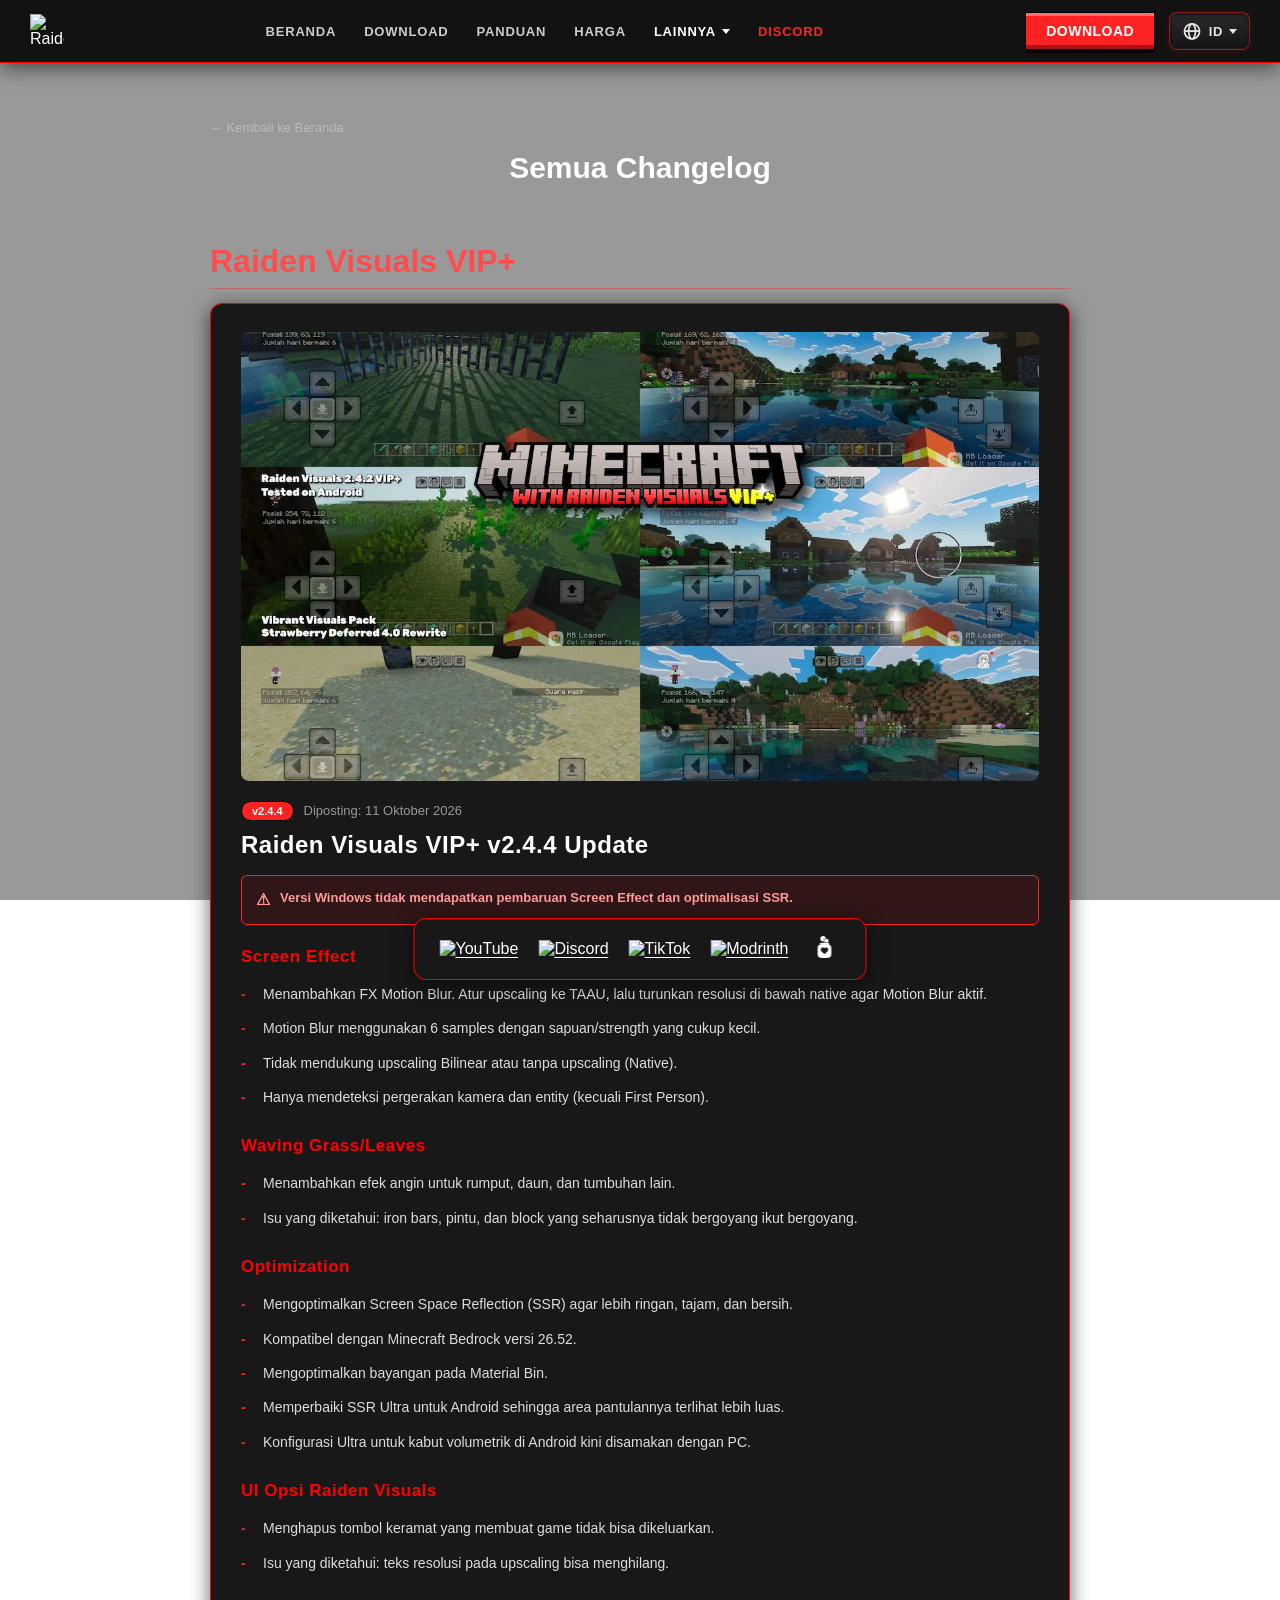
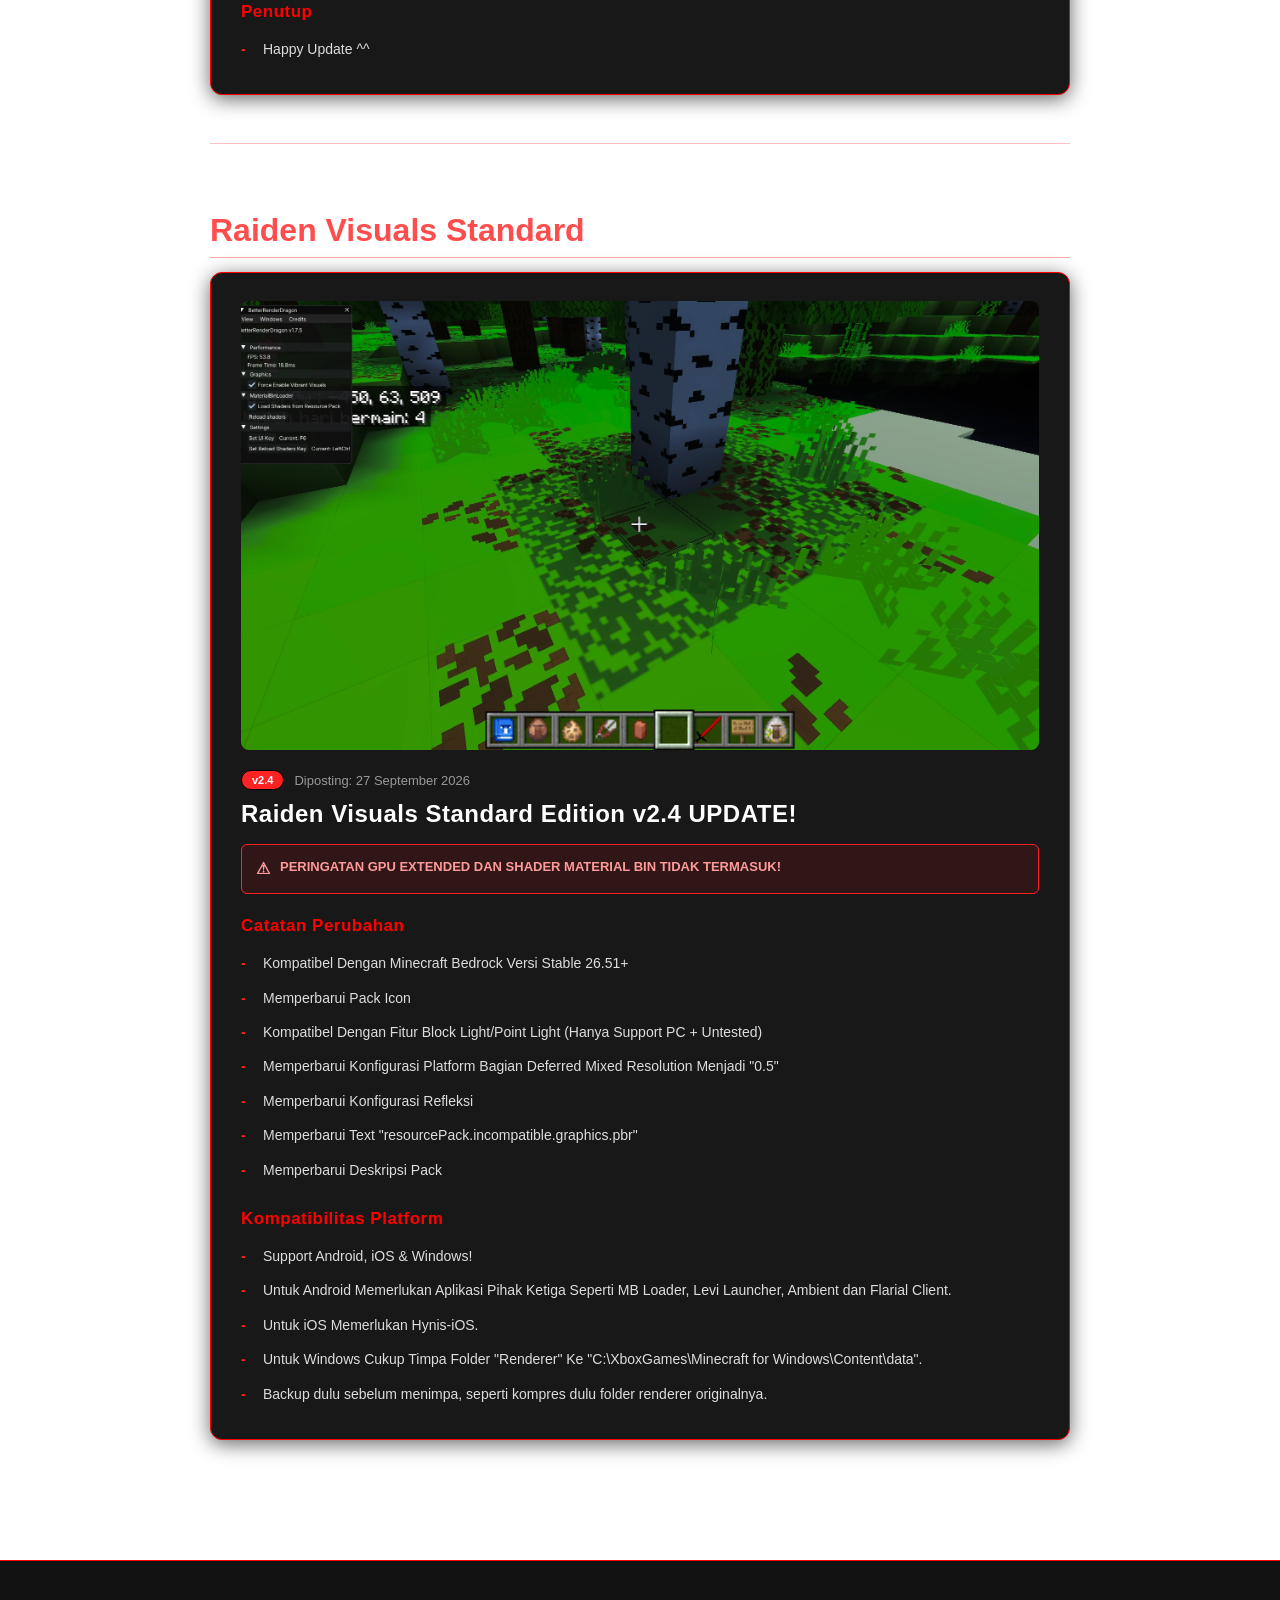
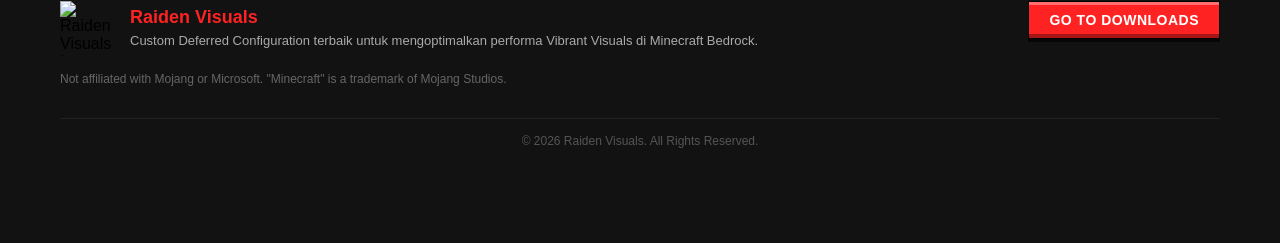
==== commit f8979de0: "feat: optimalkan harga, dropdown bahasa, dan pembayaran per bahasa" ====
--- a/changelog.html
+++ b/changelog.html
@@ -4,6 +4,7 @@
     <meta charset="UTF-8">
     <meta name="viewport" content="width=device-width, initial-scale=1.0">
     <title>Changelog - Raiden Visuals</title>
+    <link rel="stylesheet" href="https://unpkg.com/boxicons@2.1.4/css/boxicons.min.css">
     <link rel="stylesheet" href="style.css">
     <link rel="icon" type="image/png" href="img/pack_icon.webp">
     <link rel="shortcut icon" type="image/png" href="img/pack_icon.webp">
@@ -40,12 +41,23 @@
         </nav>
         <div class="header-actions">
             <a href="index.html#download-section" class="scroll-to-download-btn launcher-btn header-cta" data-i18n="cta.download">DOWNLOAD</a>
-            <button type="button" class="lang-switch" id="langToggle" data-lang="id" role="switch" aria-checked="false" aria-label="Switch language / Ganti bahasa" title="Switch to English">
-                <span class="lang-switch-text" id="langSwitchText">ID</span>
-                <span class="lang-switch-knob">
-                    <img src="img/ind.png" alt="" id="langSwitchFlag" class="lang-switch-flag">
-                </span>
-            </button>
+            <div class="lang-dropdown" id="langDropdown">
+                <button type="button" class="lang-dropdown-btn" id="langDropdownBtn" aria-haspopup="true" aria-expanded="false" aria-controls="langDropdownMenu" aria-label="Ganti bahasa / Change language">
+                    <i class="bx bx-globe" aria-hidden="true"></i>
+                    <span class="lang-current" id="langCurrentText">ID</span>
+                    <span class="header-more-caret" aria-hidden="true"></span>
+                </button>
+                <div class="lang-dropdown-menu" id="langDropdownMenu" role="menu" aria-label="Pilih bahasa / Select language">
+                    <button type="button" class="lang-option" role="menuitemradio" data-lang-option="id" aria-checked="true">
+                        <span>Bahasa Indonesia</span>
+                        <i class="bx bx-check lang-option-check" aria-hidden="true"></i>
+                    </button>
+                    <button type="button" class="lang-option" role="menuitemradio" data-lang-option="en" aria-checked="false">
+                        <span>English</span>
+                        <i class="bx bx-check lang-option-check" aria-hidden="true"></i>
+                    </button>
+                </div>
+            </div>
             <button type="button" class="header-toggle" id="headerToggle" aria-label="Buka menu navigasi" aria-expanded="false" aria-controls="headerNav">
                 <span></span><span></span><span></span>
             </button>
@@ -112,4 +124,4 @@
 <script src="script.js"></script>
 <script src="changelog.js"></script>
 </body>
-</html>
+</html>
--- a/style.css
+++ b/style.css
@@ -722,6 +722,19 @@
 
 /* Responsif HP: Membuat tampilan sejajar ke bawah jika dibuka dari mobile */
 /* KODE PERBAIKAN KHUSUS MOBILE: Mengembalikan layout HP agar rapi di tengah */
+@media (max-width: 480px) {
+    .pricing-price-options {
+        gap: 6px;
+    }
+
+    .pricing-price-option + .pricing-price-option {
+        padding-left: 6px;
+    }
+
+    .pricing-price-option .pricing-amount {
+        font-size: clamp(14px, 4vw, 19px);
+    }
+}
 @media (max-width: 768px) {
     body {
         overflow-x: hidden; 
@@ -985,131 +998,141 @@
     padding: 0;
 }
 
-/* ===================== TOGGLE SWITCH GANTI BAHASA (ID/EN) ===================== */
-.lang-switch {
+/* ===================== DROPDOWN GANTI BAHASA (IKON GLOBE) ===================== */
+.lang-dropdown {
     position: relative;
+    flex-shrink: 0;
+}
+
+.lang-dropdown-btn {
     display: inline-flex;
     align-items: center;
-    width: 88px;
+    gap: 6px;
     height: 38px;
-    flex-shrink: 0;
+    padding: 0 12px;
+    background: linear-gradient(180deg, #2a2a2a 0%, #141414 100%);
     border: 1px solid rgba(255, 34, 34, 0.45);
-    border-radius: 999px;
-    background: linear-gradient(180deg, #2a2a2a 0%, #141414 100%);
+    border-radius: 8px;
+    color: #e6e6e6;
+    font-family: 'NotoSans', sans-serif !important;
+    font-size: 13px;
+    font-weight: 700;
+    letter-spacing: 0.6px;
+    cursor: pointer;
     box-shadow:
         inset 0 2px 4px rgba(0, 0, 0, 0.5),
         inset 0 -1px 1px rgba(255, 255, 255, 0.05),
         0 2px 10px rgba(255, 0, 0, 0.15);
-    cursor: pointer;
-    padding: 0;
-    transition: background 0.3s ease, border-color 0.3s ease, box-shadow 0.3s ease;
-}
-
-.lang-switch-knob {
-    position: absolute;
-    top: 50%;
-    left: 2px;
-    transform: translateY(-50%);
-    width: 32px;
-    height: 32px;
-    border-radius: 50%;
-    background: #ffffff;
-    display: flex;
-    align-items: center;
-    justify-content: center;
-    overflow: hidden;
-    box-shadow:
-        0 3px 8px rgba(0, 0, 0, 0.6),
-        0 0 0 3px rgba(255, 34, 34, 0.5),
-        0 0 10px rgba(255, 0, 0, 0.35);
-    transition: left 0.32s cubic-bezier(0.4, 0, 0.2, 1), box-shadow 0.3s ease;
-    z-index: 2;
-}
-
-.lang-switch-flag {
-    width: 100%;
-    height: 100%;
-    object-fit: cover;
-    border-radius: 50%;
-    display: block;
-}
-
-.lang-switch-text {
-    position: absolute;
-    top: 50%;
-    right: 11px;
-    left: auto;
-    transform: translateY(-50%);
-    font-family: 'NotoSans', sans-serif !important;
-    font-weight: 700;
-    font-size: 12px;
-    letter-spacing: 0.6px;
-    color: #e6e6e6;
-    text-shadow: 0 1px 2px rgba(0, 0, 0, 0.5);
-    transition: left 0.32s ease, right 0.32s ease, color 0.2s ease;
-    pointer-events: none;
-    z-index: 1;
-}
-
-/* Posisi knob & teks saat bahasa aktif Indonesia (default) */
-.lang-switch[data-lang="id"] .lang-switch-knob {
-    left: 2px;
-}
-
-.lang-switch[data-lang="id"] .lang-switch-text {
-    right: 10px;
-    left: auto;
-}
-
-/* Posisi knob & teks saat bahasa aktif English */
-.lang-switch[data-lang="en"] .lang-switch-knob {
-    left: calc(100% - 34px);
-}
-
-.lang-switch[data-lang="en"] .lang-switch-text {
-    left: 10px;
-    right: auto;
-}
-
-.lang-switch:hover {
+    transition: border-color 0.2s ease, color 0.2s ease, box-shadow 0.2s ease;
+}
+
+.lang-dropdown-btn .bx {
+    font-size: 20px;
+    line-height: 1;
+}
+
+.lang-dropdown-btn:hover,
+.lang-dropdown-btn:focus-visible,
+.lang-dropdown.is-open .lang-dropdown-btn {
     border-color: rgba(255, 34, 34, 0.9);
+    color: #ffffff;
     box-shadow:
         inset 0 2px 4px rgba(0, 0, 0, 0.5),
         inset 0 -1px 1px rgba(255, 255, 255, 0.05),
         0 2px 14px rgba(255, 0, 0, 0.5);
 }
 
-.lang-switch:hover .lang-switch-text {
-    color: #ff5555;
-}
-
-.lang-switch:focus-visible {
+.lang-dropdown-btn:focus-visible {
     outline: 2px solid #ff2222;
     outline-offset: 3px;
 }
 
+.lang-dropdown.is-open .header-more-caret {
+    transform: rotate(180deg);
+}
+
+.lang-dropdown-menu {
+    position: absolute;
+    top: calc(100% + 12px);
+    right: 0;
+    min-width: 190px;
+    background-color: #121212;
+    border: 1px solid rgba(255, 0, 0, 0.35);
+    border-radius: 10px;
+    box-shadow: 0 12px 28px rgba(0, 0, 0, 0.6);
+    padding: 8px;
+    display: flex;
+    flex-direction: column;
+    gap: 2px;
+    opacity: 0;
+    visibility: hidden;
+    pointer-events: none;
+    transform: translateY(-6px);
+    transition: opacity 0.2s ease, transform 0.2s ease, visibility 0.2s ease;
+    z-index: 20;
+}
+
+.lang-dropdown.is-open .lang-dropdown-menu {
+    opacity: 1;
+    visibility: visible;
+    pointer-events: auto;
+    transform: translateY(0);
+}
+
+.lang-option {
+    display: flex;
+    align-items: center;
+    justify-content: space-between;
+    gap: 14px;
+    width: 100%;
+    background: transparent;
+    border: none;
+    border-radius: 6px;
+    padding: 10px 14px;
+    text-align: left;
+    font-family: 'NotoSans', sans-serif !important;
+    font-size: 13px;
+    font-weight: 600;
+    letter-spacing: 0.5px;
+    color: #cccccc;
+    cursor: pointer;
+    white-space: nowrap;
+    transition: background-color 0.2s ease, color 0.2s ease;
+}
+
+.lang-option:hover,
+.lang-option:focus-visible {
+    background-color: rgba(255, 34, 34, 0.12);
+    color: #ffffff;
+    outline: none;
+}
+
+.lang-option[aria-checked="true"] {
+    color: #ffffff;
+}
+
+.lang-option-check {
+    font-size: 20px;
+    line-height: 1;
+    color: #ff2222;
+    opacity: 0;
+    transition: opacity 0.2s ease;
+}
+
+.lang-option[aria-checked="true"] .lang-option-check {
+    opacity: 1;
+}
+
 @media (max-width: 480px) {
-    .lang-switch {
-        width: 74px;
-        height: 32px;
-    }
-
-    .lang-switch-knob {
-        width: 27px;
-        height: 27px;
-    }
-
-    .lang-switch[data-lang="en"] .lang-switch-knob {
-        left: calc(100% - 29px);
-    }
-
-    .lang-switch-text {
-        font-size: 10px;
-        right: 8px;
-    }
-
-    .lang-switch[data-lang="en"] .lang-switch-text {
-        left: 8px;
+    .lang-dropdown-btn {
+        height: 34px;
+        padding: 0 10px;
+        gap: 5px;
+        font-size: 12px;
+    }
+
+    .lang-dropdown-menu {
+        min-width: 170px;
     }
 }
 
@@ -1425,6 +1448,130 @@
 }
 
 /* ===================== SECTION PRICING (STANDARD VS SUPPORTER) ===================== */
+.comparison-section {
+    margin: 34px 0 12px;
+    padding-top: 26px;
+    border-top: 1px solid rgba(255, 34, 34, 0.35);
+}
+
+.comparison-title {
+    margin-bottom: 8px;
+    color: #ff2222;
+    font-family: 'MinecraftTen', sans-serif !important;
+    font-size: 22px;
+    text-align: center;
+}
+
+.comparison-caption {
+    margin: 0 0 18px;
+    color: #bbbbbb;
+    font-family: 'NotoSans', sans-serif !important;
+    font-size: 14px;
+    text-align: center;
+}
+
+.comparison-slider {
+    --split: 50%;
+    position: relative;
+    width: min(100%, 1100px);
+    aspect-ratio: 2.23 / 1;
+    margin: 0 auto;
+    overflow: hidden;
+    border: 1px solid rgba(255, 34, 34, 0.65);
+    background: #101010;
+    isolation: isolate;
+    cursor: ew-resize;
+    touch-action: pan-y;
+}
+
+.comparison-image {
+    position: absolute;
+    inset: 0;
+    width: 100%;
+    height: 100%;
+    object-fit: cover;
+    user-select: none;
+    pointer-events: none;
+}
+
+.comparison-image-default {
+    clip-path: inset(0 calc(100% - var(--split)) 0 0);
+}
+
+.comparison-image-raiden {
+    clip-path: inset(0 0 0 var(--split));
+}
+
+.comparison-divider {
+    position: absolute;
+    z-index: 2;
+    top: 0;
+    bottom: 0;
+    left: var(--split);
+    width: 3px;
+    background: rgba(255, 255, 255, 0.88);
+    box-shadow: 0 0 6px rgba(0, 0, 0, 0.65);
+    transform: translateX(-50%);
+    pointer-events: none;
+}
+
+.comparison-handle {
+    position: absolute;
+    top: 50%;
+    left: 50%;
+    display: flex;
+    width: 68px;
+    height: 48px;
+    align-items: center;
+    justify-content: space-evenly;
+    border: 2px solid #ffffff;
+    border-radius: 2px;
+    background: rgba(20, 20, 20, 0.55);
+    color: #ffffff;
+    font-family: Arial, sans-serif;
+    font-size: 36px;
+    font-weight: 300;
+    line-height: 1;
+    transform: translate(-50%, -50%);
+}
+
+.comparison-handle span {
+    display: block;
+    margin-top: -4px;
+}
+.comparison-label {
+    position: absolute;
+    z-index: 1;
+    top: 14px;
+    padding: 6px 10px;
+    border-radius: 3px;
+    background: rgba(0, 0, 0, 0.66);
+    color: #ffffff;
+    font-family: 'NotoSans', sans-serif !important;
+    font-size: 12px;
+    font-weight: 700;
+}
+
+.comparison-label-default { left: 14px; }
+.comparison-label-raiden { right: 14px; }
+
+.comparison-range {
+    position: absolute;
+    z-index: 3;
+    inset: 0;
+    width: 100%;
+    height: 100%;
+    margin: 0;
+    opacity: 0;
+    cursor: ew-resize;
+    touch-action: pan-y;
+}
+
+@media (max-width: 600px) {
+    .comparison-title { font-size: 18px; }
+    .comparison-slider { aspect-ratio: 1.5 / 1; }
+    .comparison-label { top: 8px; padding: 4px 7px; font-size: 10px; }
+}
 .pricing-grid {
     display: grid;
     grid-template-columns: 1fr 1fr;
@@ -1438,7 +1585,7 @@
     background: #1c1c1c;
     border: 1px solid rgba(255, 0, 0, 0.3);
     border-radius: 4px;
-    padding: 22px 18px;
+    padding: 22px 10px;
     display: flex;
     flex-direction: column;
 }
@@ -1447,6 +1594,7 @@
     background: linear-gradient(180deg, #2a1414 0%, #1c1c1c 100%);
     border: 1px solid #ff2222;
     box-shadow: 0 0 18px rgba(255, 0, 0, 0.25);
+    animation: supporter-glow-pulse 5s ease-in-out infinite;
 }
 
 .pricing-badge {
@@ -1479,6 +1627,27 @@
     color: #ff4d4d;
 }
 
+.pricing-price-options {
+    display: grid;
+    grid-template-columns: repeat(2, minmax(0, 1fr));
+    align-items: start;
+    gap: 12px;
+}
+
+.pricing-price-option {
+    min-width: 0;
+    text-align: center;
+}
+
+.pricing-price-option + .pricing-price-option {
+    border-left: 1px solid rgba(255, 34, 34, 0.28);
+    padding-left: 10px;
+}
+
+.pricing-price-option .pricing-amount {
+    font-size: clamp(17px, 2vw, 25px);
+    white-space: nowrap;
+}
 .pricing-price-box {
     text-align: center;
     margin-bottom: 18px;
@@ -1540,24 +1709,22 @@
 .pricing-features li {
     color: #dddddd;
     font-family: 'NotoSans', sans-serif !important;
-    font-size: 13px;
-    padding: 8px 0 8px 24px;
+    font-size: 15px;
+    padding: 9px 6px;
     position: relative;
     border-bottom: 1px solid rgba(255, 255, 255, 0.06);
     line-height: 1.4;
-}
-
-.pricing-features li:last-child {
-    border-bottom: none;
-}
-
+    text-align: center;
+}
+
+/* Center comparison details and hide the decorative red check at the left. */
+/* Center comparison details and hide the decorative red check at the left. */
 .pricing-features li::before {
-    content: "✓";
-    position: absolute;
-    left: 0;
-    top: 8px;
-    color: #ff2222;
-    font-weight: 700;
+    content: none !important;
+    display: none !important;
+}
+.pricing-card-featured .pricing-features li {
+    font-size: 16px;
 }
 
 .pricing-cta-btn {
@@ -1610,6 +1777,22 @@
     }
 }
 
+@keyframes supporter-glow-pulse {
+    0%, 100% {
+        box-shadow: 0 0 12px rgba(255, 0, 0, 0.16);
+        border-color: rgba(255, 34, 34, 0.72);
+    }
+    50% {
+        box-shadow: 0 0 28px rgba(255, 0, 0, 0.48);
+        border-color: rgba(255, 55, 55, 1);
+    }
+}
+
+@media (prefers-reduced-motion: reduce) {
+    .pricing-card-featured {
+        animation: none;
+    }
+}
 /* ===================== SECTION CHANGELOG (CARD DI HOMEPAGE) ===================== */
 .changelog-card-grid {
     display: grid;
@@ -1620,8 +1803,38 @@
     margin-bottom: 20px;
 }
 
+.changelog-edition-group {
+    margin: 20px 0 28px;
+    display: flex;
+    flex-direction: column;
+}
+
+.changelog-edition-heading {
+    margin: 0 0 14px;
+    padding-bottom: 8px;
+    border-bottom: 1px solid rgba(255, 34, 34, 0.4);
+    color: #ff4d4d;
+    font-family: 'MinecraftTen', sans-serif !important;
+    font-size: 18px;
+    text-align: left;
+}
+
+.changelog-edition-cards {
+    display: grid;
+    grid-template-columns: repeat(auto-fit, minmax(280px, 340px));
+    grid-auto-rows: 1fr;
+    justify-content: center;
+    gap: 20px;
+    flex: 1;
+}
+
+.changelog-edition-detail > .changelog-edition-heading {
+    margin-top: 28px;
+    font-size: 22px;
+}
 .changelog-card {
-    display: block;
+    display: flex;
+    flex-direction: column;
     background: #1c1c1c;
     border: 1px solid rgba(255, 0, 0, 0.3);
     border-radius: 6px;
@@ -1667,6 +1880,9 @@
 
 .changelog-card-body {
     padding: 16px 18px 18px;
+    flex: 1;
+    display: flex;
+    flex-direction: column;
 }
 
 .changelog-card-title {
@@ -1676,12 +1892,18 @@
     font-weight: 700;
     margin-bottom: 8px;
     line-height: 1.35;
+    min-height: calc(1.35em * 2); /* pesan 2 baris supaya ringkasan sejajar antar kartu */
+    display: -webkit-box;
+    -webkit-line-clamp: 2;
+    -webkit-box-orient: vertical;
+    overflow: hidden;
 }
 
 .changelog-card-summary {
     color: #aaaaaa;
     font-size: 13px;
     line-height: 1.5;
+    min-height: calc(1.5em * 2); /* pesan 2 baris */
     margin-bottom: 14px;
     display: -webkit-box;
     -webkit-line-clamp: 2;
@@ -1694,6 +1916,7 @@
     align-items: center;
     justify-content: space-between;
     gap: 10px;
+    margin-top: auto; /* menempel di dasar kartu */
 }
 
 .changelog-card-date {
@@ -1901,4 +2124,138 @@
     .changelog-post-title {
         font-size: 20px !important;
     }
+}
+/* Emphasize the thank-you message in the payment popup. */
+#paymentModalTitle {
+    font-size: 24px;
+}
+
+#paymentModalText {
+    font-size: 16px;
+}
+
+#paymentModalText strong {
+    color: #ffffff;
+    font-weight: 800;
+}
+/* Payment platform options: icon, label, and button stay visibly stacked. */
+.payment-modal .payment-modal-options {
+    display: grid !important;
+    grid-template-columns: minmax(0, 240px); /* satu platform sesuai bahasa, di tengah */
+    justify-content: center;
+    gap: 18px;
+    margin-top: 22px;
+}
+
+.payment-modal .payment-option-card {
+    display: flex !important;
+    min-width: 0;
+    flex-direction: column !important;
+    align-items: center !important;
+    gap: 0 !important;
+}
+
+.payment-modal .payment-option-card[hidden] {
+    display: none !important;
+}
+
+.payment-modal .payment-brand {
+    display: block !important;
+    width: 56px !important;
+    height: 56px !important;
+    flex: 0 0 56px;
+    object-fit: contain;
+}
+
+.payment-modal .payment-platform-name {
+    display: block !important;
+    width: 100%;
+    margin: 4px 0 10px;
+    color: #ffffff !important;
+    font-family: 'NotoSans', sans-serif !important;
+    font-size: 16px !important;
+    font-weight: 600 !important;
+    line-height: 22px !important;
+    text-align: center !important;
+    visibility: visible !important;
+    opacity: 1 !important;
+}
+
+.payment-modal .payment-continue-btn {
+    display: flex !important;
+    width: 100%;
+    height: 44px;
+    align-items: center;
+    justify-content: center;
+    box-sizing: border-box;
+    padding: 10px 12px;
+    border: 1px solid #000000;
+    background: #ff2222;
+    color: #ffffff;
+    text-align: center;
+    text-decoration: none;
+    font-family: 'NotoSans', sans-serif !important;
+    font-size: 13px;
+    font-weight: 700;
+    letter-spacing: 0.4px;
+    box-shadow: inset 0 3px 0 rgba(255, 255, 255, 0.35), inset 0 -4px 0 rgba(0, 0, 0, 0.35), 0 3px 0 rgba(0, 0, 0, 0.6);
+}
+
+.payment-modal .payment-continue-btn:hover {
+    background: #cc1111;
+    transform: translateY(-2px);
+}
+
+@media (max-width: 480px) {
+    .payment-modal .payment-modal-options {
+        gap: 12px;
+    }
+
+    .payment-modal .payment-brand {
+        width: 48px !important;
+        height: 48px !important;
+        flex-basis: 48px;
+    }
+
+    .payment-modal .payment-platform-name {
+        margin: 4px 0 8px;
+        font-size: 14px !important;
+    }
+
+    .payment-modal .payment-continue-btn {
+        height: 42px;
+        padding: 8px 4px;
+        font-size: 12px;
+    }
+}
+/* ===================== IKON BOXICONS PADA DAFTAR FITUR PRICING ===================== */
+.pricing-features li {
+    display: flex;
+    align-items: center;
+    justify-content: center;
+    gap: 8px;
+}
+
+.pricing-icon {
+    flex-shrink: 0;
+    font-size: 22px;
+    line-height: 1;
+}
+
+.pricing-icon-yes {
+    color: #1f8f4e; /* hijau gelap: termasuk */
+}
+
+.pricing-icon-no {
+    color: #b81414; /* merah gelap, selaras dengan aksen merah Raiden: tidak termasuk */
+}
+
+@media (max-width: 480px) {
+    .pricing-features li {
+        gap: 6px;
+    }
+
+    .pricing-icon {
+        font-size: 20px;
+    }
 }
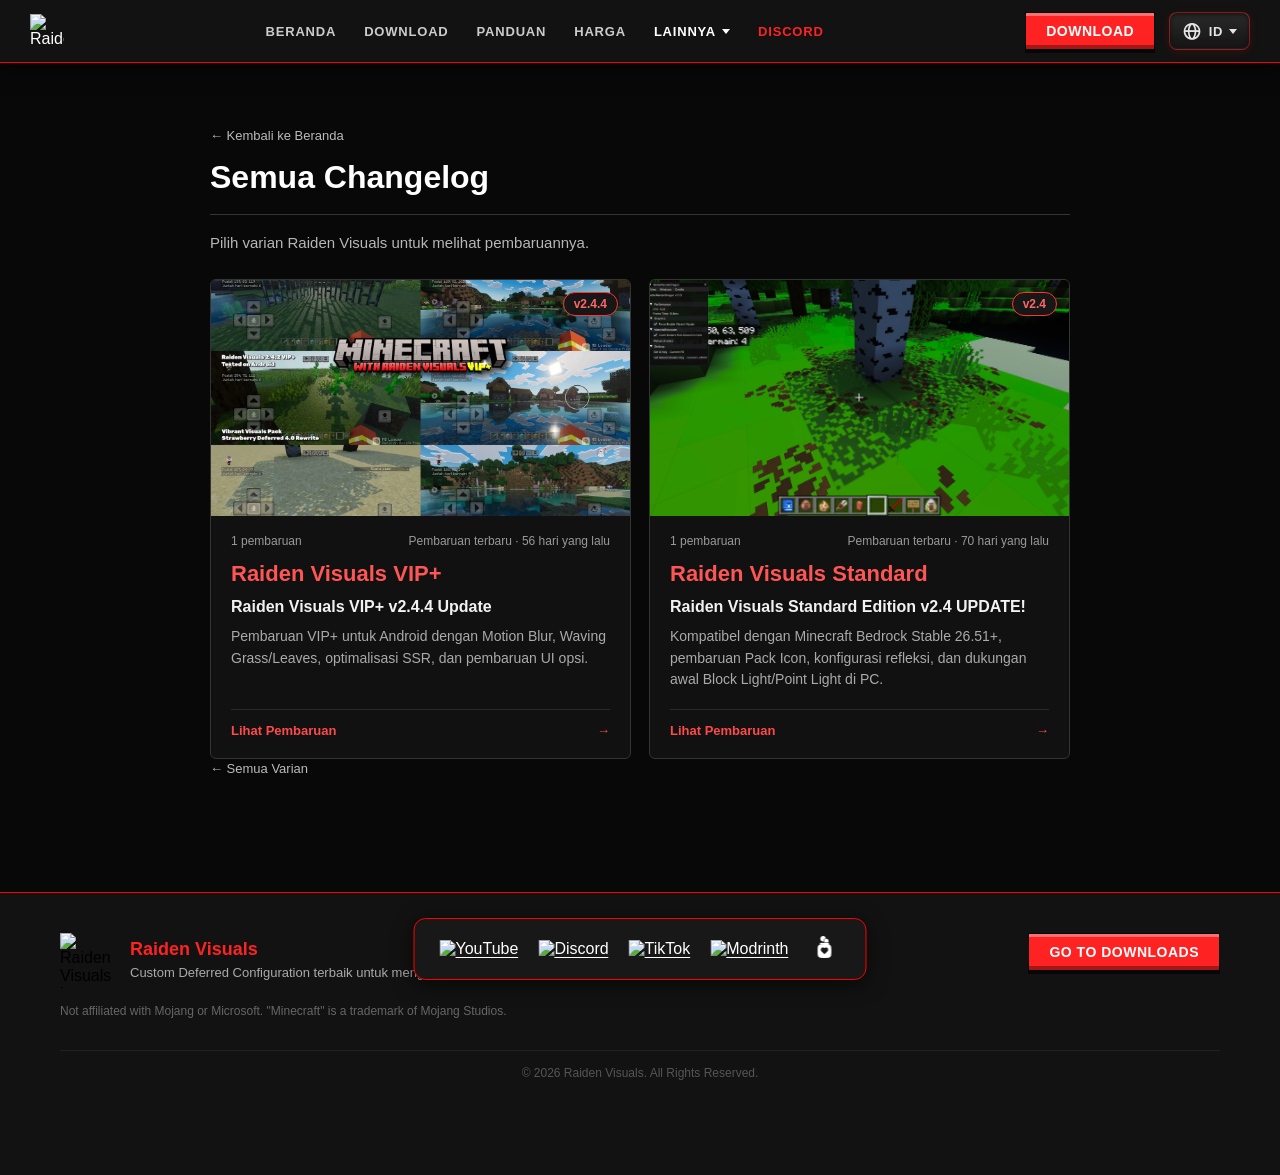
==== commit 16bbbdd4: "Improve GPU requirements section layout Add minimum and recommended Android system requirements for " ====
--- a/changelog.html
+++ b/changelog.html
@@ -4,18 +4,29 @@
     <meta charset="UTF-8">
     <meta name="viewport" content="width=device-width, initial-scale=1.0">
     <title>Changelog - Raiden Visuals</title>
+    <meta name="theme-color" content="#0b1020">
+    <link rel="canonical" href="https://vedaryden.github.io/RaidenVisuals/changelog.html">
+    <link rel="preconnect" href="https://unpkg.com" crossorigin>
     <link rel="stylesheet" href="https://unpkg.com/boxicons@2.1.4/css/boxicons.min.css">
     <link rel="stylesheet" href="style.css">
-    <link rel="icon" type="image/png" href="img/pack_icon.webp">
-    <link rel="shortcut icon" type="image/png" href="img/pack_icon.webp">
-    <link rel="apple-touch-icon" href="img/pack_icon.webp">
+    <link rel="icon" type="image/webp" href="img/pack_icon.webp">
+    <link rel="shortcut icon" type="image/webp" href="img/pack_icon.webp">
+    <link rel="apple-touch-icon" href="img/apple-touch-icon.png">
     <meta name="description" content="Lihat seluruh riwayat pembaruan dan perbaikan Raiden Visuals, Custom Deferred Configuration untuk Minecraft Bedrock Vibrant Visuals.">
     <meta property="og:site_name" content="Raiden Visuals">
+    <meta property="og:type" content="website">
+    <meta property="og:url" content="https://vedaryden.github.io/RaidenVisuals/changelog.html">
     <meta property="og:title" content="Changelog - Raiden Visuals">
-    <meta property="og:image" content="img/pack_icon.webp">
+    <meta property="og:image" content="https://vedaryden.github.io/RaidenVisuals/img/og-image.jpg">
+    <meta property="og:image:width" content="1200">
+    <meta property="og:image:height" content="630">
     <meta property="og:description" content="Riwayat lengkap pembaruan Raiden Visuals dari waktu ke waktu.">
+    <meta name="twitter:card" content="summary_large_image">
+    <meta name="twitter:title" content="Changelog - Raiden Visuals">
+    <meta name="twitter:description" content="Riwayat lengkap pembaruan Raiden Visuals dari waktu ke waktu.">
+    <meta name="twitter:image" content="https://vedaryden.github.io/RaidenVisuals/img/og-image.jpg">
 </head>
-<body>
+<body class="changelog-page-body">
 <header class="site-header">
     <div class="header-inner">
         <a href="index.html#top" class="header-brand">
@@ -37,7 +48,7 @@
                     <a href="index.html#roadmap" class="header-dropdown-item" data-i18n="nav.roadmap">Roadmap</a>
                 </div>
             </div>
-            <a href="https://discord.gg/U2SUvJKQkk" target="_blank" class="header-link header-link-discord">Discord</a>
+            <a href="https://discord.gg/U2SUvJKQkk" target="_blank" class="header-link header-link-discord" rel="noopener noreferrer">Discord</a>
         </nav>
         <div class="header-actions">
             <a href="index.html#download-section" class="scroll-to-download-btn launcher-btn header-cta" data-i18n="cta.download">DOWNLOAD</a>
@@ -69,34 +80,37 @@
     <div class="changelog-page">
         <a href="index.html#changelog" class="changelog-back-link" data-i18n="changelog.backHome">← Kembali ke Beranda</a>
         <h1 class="changelog-page-title" data-i18n="changelog.pageTitle">Semua Changelog</h1>
-        <div id="changelogFullList"></div>
+        <p class="changelog-page-intro" id="changelogPickerIntro" data-i18n="changelog.chooseEdition">Pilih varian Raiden Visuals untuk melihat pembaruannya.</p>
+        <div class="changelog-edition-picker" id="changelogEditionPicker"></div>
+        <a href="changelog.html" class="changelog-back-link changelog-back-editions" id="changelogBackEditions" data-i18n="changelog.backToEditions" hidden>← Semua Varian</a>
+        <div id="changelogFullList" hidden></div>
     </div>
 </div>
 
 <div class="social-media-container">
-    <a href="https://www.youtube.com/@vedaraiden" target="_blank" class="social-link">
+    <a href="https://www.youtube.com/@vedaraiden" target="_blank" class="social-link" rel="noopener noreferrer">
         <img src="img/yt.png" alt="YouTube">
     </a>
-    <a href="https://discord.gg/U2SUvJKQkk" target="_blank" class="social-link">
+    <a href="https://discord.gg/U2SUvJKQkk" target="_blank" class="social-link" rel="noopener noreferrer">
         <img src="img/dc.png" alt="Discord">
     </a>
-    <a href="https://www.tiktok.com/@veda_raiden" target="_blank" class="social-link">
+    <a href="https://www.tiktok.com/@veda_raiden" target="_blank" class="social-link" rel="noopener noreferrer">
         <img src="img/tt.png" alt="TikTok">
     </a>
-    <a href="https://modbay.org/user/vedaraidenz/" target="_blank" class="social-link">
+    <a href="https://modbay.org/user/vedaraidenz/" target="_blank" class="social-link" rel="noopener noreferrer">
         <img src="img/mb.png" alt="Modrinth">
     </a>
-    <a href="https://trakteer.id/veda_raiden" target="_blank" class="social-link">
+    <a href="https://trakteer.id/veda_raiden" target="_blank" class="social-link" rel="noopener noreferrer">
         <img src="img/ti.png" alt="Trakteer">
     </a>
 </div>
 
-<audio id="soundClick" src="audio/Click_stereo.ogg.mp3" preload="auto"></audio>
-<audio id="soundSalah" src="audio/error.ogg" preload="auto"></audio>
-<audio id="soundGagal" src="audio/gagal.ogg" preload="auto"></audio>
-<audio id="soundSukses" src="audio/Challenge_complete.ogg" preload="auto"></audio>
-<audio id="soundWarn" src="audio/Villager_idle1.ogg" preload="auto"></audio>
-<audio id="soundRelease" src="audio/Release.ogg.mp3" preload="auto"></audio>
+<audio id="soundClick" src="audio/Click_stereo.ogg.mp3" preload="none"></audio>
+<audio id="soundSalah" src="audio/error.ogg" preload="none"></audio>
+<audio id="soundGagal" src="audio/gagal.ogg" preload="none"></audio>
+<audio id="soundSukses" src="audio/Challenge_complete.ogg" preload="none"></audio>
+<audio id="soundWarn" src="audio/Villager_idle1.ogg" preload="none"></audio>
+<audio id="soundRelease" src="audio/Release.ogg.mp3" preload="none"></audio>
 
 <footer class="site-footer">
     <div class="footer-container">
@@ -124,4 +138,4 @@
 <script src="script.js"></script>
 <script src="changelog.js"></script>
 </body>
-</html>+</html>
--- a/style.css
+++ b/style.css
@@ -780,6 +780,160 @@
     scroll-margin-top: 96px;
 }
 
+/* Installation guide layout */
+#panduan-instalasi {
+    display: flow-root;
+}
+
+.guide-platform {
+    margin-top: 22px;
+}
+
+.guide-platform .os-title-wrapper {
+    margin: 0 0 10px !important;
+}
+
+.guide-platform > p {
+    margin-bottom: 14px;
+}
+
+.app-launcher-list {
+    display: grid;
+    grid-template-columns: repeat(2, minmax(0, 1fr));
+    gap: 12px;
+    margin: 16px 0 0;
+    padding: 0;
+    list-style: none;
+}
+
+.app-launcher-list li {
+    display: flex;
+    flex-direction: row !important;
+    align-items: center !important;
+    justify-content: space-between;
+    gap: 16px !important;
+    min-width: 0;
+    margin: 0 !important;
+    padding: 16px;
+    border: 1px solid rgba(255, 0, 0, 0.32);
+    border-radius: 8px;
+    background: #202020;
+}
+
+.app-info-wrapper {
+    flex: 1 1 auto;
+    min-width: 0 !important;
+    width: auto !important;
+}
+
+.app-name-link {
+    display: inline-block;
+    margin-bottom: 5px;
+}
+
+.app-launcher-list .app-subtext {
+    max-width: none !important;
+    margin: 0 !important;
+    font-size: 14px !important;
+    line-height: 1.5;
+}
+
+.app-launcher-list .launcher-btn {
+    flex: 0 0 auto;
+}
+
+.app-launcher-list .badge-img {
+    display: block;
+    width: auto;
+    max-width: 138px;
+    height: 42px !important;
+    margin: 0 !important;
+    object-fit: contain;
+}
+
+.guide-windows {
+    padding-top: 20px;
+    border-top: 1px solid rgba(255, 0, 0, 0.25);
+}
+
+.guide-path-list {
+    display: grid;
+    grid-template-columns: repeat(2, minmax(0, 1fr));
+    gap: 12px;
+    margin-top: 12px;
+}
+
+.guide-path-list > p {
+    min-width: 0;
+    margin: 0 !important;
+    padding: 14px;
+    border: 1px solid #333;
+    border-radius: 8px;
+    background: #202020;
+}
+
+.guide-path-list .copyable-path {
+    display: block;
+    width: fit-content;
+    max-width: 100%;
+    margin-top: 10px;
+    white-space: normal;
+    overflow-wrap: anywhere;
+    line-height: 1.5;
+}
+
+.gpu-guide-notes {
+    display: grid;
+    gap: 9px;
+    width: min(100%, 1050px);
+    margin: 18px auto 0;
+}
+
+.gpu-guide-notes p {
+    margin: 0 !important;
+    padding: 11px 15px;
+    border: 1px solid rgba(255, 0, 0, 0.2);
+    border-left: 3px solid #e32121;
+    border-radius: 5px;
+    background: #1d1d1d;
+    font-size: 15px;
+    line-height: 1.55;
+}
+
+@media (max-width: 700px) {
+    .app-launcher-list,
+    .guide-path-list {
+        grid-template-columns: minmax(0, 1fr);
+    }
+
+    .app-launcher-list li {
+        flex-direction: column !important;
+        align-items: flex-start !important;
+        gap: 10px !important;
+        margin-bottom: 0 !important;
+        padding: 14px;
+    }
+
+    .app-launcher-list .badge-img {
+        height: 38px !important;
+        margin: 0 !important;
+    }
+
+    #panduan-instalasi {
+        padding: 22px 16px;
+    }
+
+    .gpu-guide-notes {
+        gap: 8px;
+        margin-top: 14px;
+    }
+
+    .gpu-guide-notes p {
+        padding: 10px 12px;
+        font-size: 14px;
+    }
+}
+
 .site-header {
     position: sticky;
     top: 0;
@@ -1470,6 +1624,42 @@
     text-align: center;
 }
 
+.comparison-tabs {
+    display: flex;
+    justify-content: center;
+    gap: 0;
+    margin: 0 auto 18px;
+}
+
+.comparison-tab {
+    min-height: 48px;
+    padding: 0 20px;
+    border: 0;
+    border-bottom: 3px solid transparent;
+    margin-bottom: -2px;
+    background: transparent;
+    color: #ffffff;
+    font-family: 'NotoSans', sans-serif !important;
+    font-size: 13px;
+    font-weight: 700;
+    text-transform: uppercase;
+    cursor: pointer;
+}
+
+.comparison-tab:hover,
+.comparison-tab.is-active {
+    color: #ff0000;
+}
+
+.comparison-tab.is-active {
+    border-bottom-color: #ff2222;
+}
+
+.comparison-tab:focus-visible {
+    outline: 2px solid #ff5555;
+    outline-offset: -4px;
+}
+
 .comparison-slider {
     --split: 50%;
     position: relative;
@@ -1484,6 +1674,30 @@
     touch-action: pan-y;
 }
 
+.comparison-credits {
+    width: min(100%, 1100px);
+    margin: 16px auto 0;
+    color: #bcbcbc;
+    font-family: 'NotoSans', sans-serif !important;
+    font-size: 13px;
+    line-height: 1.7;
+    text-align: center;
+}
+
+.comparison-credits p {
+    margin: 0 0 6px;
+}
+
+.comparison-credits a {
+    color: #ff7f7f;
+    text-decoration: underline;
+    text-underline-offset: 2px;
+}
+
+.comparison-credits a:hover {
+    color: #ffffff;
+}
+
 .comparison-image {
     position: absolute;
     inset: 0;
@@ -1509,8 +1723,7 @@
     bottom: 0;
     left: var(--split);
     width: 3px;
-    background: rgba(255, 255, 255, 0.88);
-    box-shadow: 0 0 6px rgba(0, 0, 0, 0.65);
+    background: rgb(255, 255, 255);
     transform: translateX(-50%);
     pointer-events: none;
 }
@@ -1527,17 +1740,14 @@
     border: 2px solid #ffffff;
     border-radius: 2px;
     background: rgba(20, 20, 20, 0.55);
-    color: #ffffff;
-    font-family: Arial, sans-serif;
-    font-size: 36px;
-    font-weight: 300;
-    line-height: 1;
     transform: translate(-50%, -50%);
 }
 
-.comparison-handle span {
+.comparison-handle img {
     display: block;
-    margin-top: -4px;
+    width: 28px;
+    height: 28px;
+    object-fit: contain;
 }
 .comparison-label {
     position: absolute;
@@ -1571,6 +1781,8 @@
     .comparison-title { font-size: 18px; }
     .comparison-slider { aspect-ratio: 1.5 / 1; }
     .comparison-label { top: 8px; padding: 4px 7px; font-size: 10px; }
+    .comparison-tabs { margin-bottom: 14px; }
+    .comparison-tab { min-height: 44px; padding: 0 10px; font-size: 11px; }
 }
 .pricing-grid {
     display: grid;
@@ -1765,6 +1977,98 @@
     font-style: italic;
     margin-top: 4px;
     margin-bottom: 0;
+}
+
+.pricing-section {
+    margin: 24px 0 30px;
+    padding: 20px 0 22px;
+    border-top: 1px solid rgba(255, 34, 34, 0.55);
+    border-bottom: 1px solid rgba(255, 34, 34, 0.55);
+}
+
+.gpu-requirements {
+    margin: 34px 0 30px;
+    padding: 22px 24px;
+    background: linear-gradient(180deg, rgba(58, 10, 10, 0.48), #191919 38%);
+    border: 1px solid rgba(255, 34, 34, 0.62);
+    border-bottom: 2px solid #ff2222;
+    border-radius: 4px 4px 0 0;
+    box-shadow: 0 0 16px rgba(255, 0, 0, 0.12);
+    color: #dddddd;
+    font-family: 'NotoSans', sans-serif !important;
+}
+
+.gpu-requirements h2 {
+    margin: 0 0 6px;
+    color: #ff2222;
+    font-family: 'MinecraftTen', sans-serif !important;
+    font-size: 23px !important;
+    font-weight: 400;
+    letter-spacing: 0.4px;
+    text-transform: uppercase;
+}
+
+.gpu-requirements-intro {
+    margin: 0 0 18px;
+    color: #c4c4c4;
+    font-size: 14px;
+}
+
+.gpu-requirements-grid {
+    display: grid;
+    grid-template-columns: repeat(2, minmax(0, 1fr));
+    gap: 24px;
+}
+
+.gpu-requirements-column h3 {
+    margin: 0 0 8px;
+    padding-bottom: 6px;
+    border-bottom: 1px solid rgba(255, 34, 34, 0.45);
+    color: #ff4a4a;
+    font-family: 'NotoSans', sans-serif !important;
+    font-size: 12px;
+    font-weight: 700;
+    text-transform: uppercase;
+}
+
+.gpu-requirements-column dl {
+    display: grid;
+    grid-template-columns: max-content minmax(0, 1fr);
+    gap: 5px 8px;
+    margin: 0;
+    font-size: 13px;
+    line-height: 1.55;
+}
+
+.gpu-requirements-column dt {
+    color: #aaaaaa;
+    text-transform: uppercase;
+}
+
+.gpu-requirements-column dd {
+    margin: 0;
+    color: #e2e2e2;
+}
+
+.gpu-requirements-recommended h3 {
+    border-color: rgba(255, 34, 34, 0.55);
+}
+
+.gpu-requirements-note {
+    margin: 14px 0 0;
+    color: #aaaaaa;
+    font-size: 12px;
+}
+
+@media (max-width: 650px) {
+    .gpu-requirements {
+        padding: 18px 16px;
+    }
+
+    .gpu-requirements-grid {
+        grid-template-columns: 1fr;
+        gap: 18px;
+    }
 }
 
 @media (max-width: 768px) {
@@ -2258,4 +2562,384 @@
     .pricing-icon {
         font-size: 20px;
     }
-}+}
+
+/* Article-style changelog page, inspired by Minecraft Feedback articles. */
+body.changelog-page-body {
+    background-color: #080808;
+    background-image: none;
+}
+
+.changelog-page-wrap {
+    padding: 38px 20px 80px;
+}
+
+.changelog-page {
+    width: min(100%, 860px);
+    max-width: none;
+}
+
+.changelog-page-title {
+    margin: 0 0 36px;
+    padding-bottom: 18px;
+    border-bottom: 1px solid #343434;
+    font-size: 32px !important;
+    text-align: left;
+}
+
+.changelog-edition-detail > .changelog-edition-heading {
+    margin: 0 0 8px;
+    padding: 0 0 10px;
+    border-bottom: 1px solid rgba(255, 34, 34, 0.45);
+    color: #ff4d4d;
+    font-size: 23px;
+}
+
+.changelog-post {
+    margin: 0 0 42px;
+    padding: 22px 0 40px;
+    border: 0;
+    border-bottom: 1px solid #343434;
+    border-radius: 0;
+    background: transparent;
+    box-shadow: none;
+    scroll-margin-top: 100px;
+}
+
+.changelog-post-header {
+    margin-bottom: 20px;
+}
+
+.changelog-post-title {
+    margin: 0 0 13px;
+    color: #f5f5f5;
+    font-family: 'NotoSans', sans-serif !important;
+    font-size: 28px !important;
+    font-weight: 800;
+    line-height: 1.25;
+    letter-spacing: 0;
+}
+
+.changelog-post-meta {
+    gap: 9px;
+    margin: 0;
+}
+
+.changelog-post-edition {
+    color: #ff6565;
+    font-size: 12px;
+    font-weight: 700;
+}
+
+.changelog-post-version {
+    padding: 3px 8px;
+    border: 1px solid rgba(255, 34, 34, 0.65);
+    background: rgba(255, 34, 34, 0.14);
+    color: #ff7777;
+}
+
+.changelog-post-date {
+    color: #a8a8a8;
+}
+
+.changelog-post-thumb {
+    margin: 0 0 20px;
+    border-radius: 4px;
+    background: #101010;
+}
+
+.changelog-post-summary {
+    margin: 0 0 20px !important;
+    color: #dedede;
+    font-size: 16px !important;
+    line-height: 1.7 !important;
+}
+
+.changelog-warning-box {
+    margin: 0 0 25px;
+    padding: 13px 16px;
+    border-color: rgba(255, 90, 90, 0.55);
+    border-radius: 4px;
+    background: rgba(255, 50, 50, 0.08);
+    font-size: 14px;
+}
+
+.changelog-section {
+    margin: 28px 0 0;
+}
+
+.changelog-section-heading {
+    margin: 0 0 10px;
+    padding-bottom: 7px;
+    border-bottom: 1px solid #303030;
+    color: #f0f0f0;
+    font-family: 'NotoSans', sans-serif !important;
+    font-size: 19px !important;
+    font-weight: 750;
+    letter-spacing: 0;
+}
+
+.changelog-list {
+    padding-left: 23px;
+    list-style: disc;
+}
+
+.changelog-list li {
+    padding: 5px 0;
+    font-size: 15px;
+    line-height: 1.7;
+}
+
+.changelog-list li::marker {
+    color: #ff3838;
+}
+
+.changelog-list li::before {
+    content: none;
+}
+
+@media (max-width: 600px) {
+    .changelog-page-wrap {
+        padding: 26px 16px 64px;
+    }
+
+    .changelog-page-title {
+        margin-bottom: 28px;
+        padding-bottom: 14px;
+        font-size: 26px !important;
+    }
+
+    .changelog-edition-detail > .changelog-edition-heading {
+        font-size: 20px;
+    }
+
+    .changelog-post {
+        padding: 18px 0 30px;
+        margin-bottom: 32px;
+    }
+
+    .changelog-post-title {
+        font-size: 23px !important;
+    }
+
+    .changelog-post-meta {
+        gap: 7px;
+    }
+
+    .changelog-post-date {
+        width: 100%;
+    }
+
+    .changelog-post-summary {
+        font-size: 15px !important;
+    }
+
+    .changelog-section-heading {
+        font-size: 17px !important;
+    }
+
+    .changelog-list li {
+        font-size: 14px;
+    }
+}
+
+.changelog-page-intro {
+    margin: -20px 0 24px !important;
+    color: #b7b7b7;
+    font-size: 15px !important;
+    line-height: 1.6 !important;
+}
+
+.changelog-edition-picker {
+    display: grid;
+    grid-template-columns: repeat(2, minmax(0, 1fr));
+    gap: 18px;
+}
+
+.changelog-edition-card {
+    display: flex;
+    min-width: 0;
+    flex-direction: column;
+    overflow: hidden;
+    border: 1px solid #343434;
+    border-radius: 6px;
+    background: #111111;
+    color: inherit;
+    text-decoration: none;
+    transition: border-color 0.2s ease, transform 0.2s ease, box-shadow 0.2s ease;
+}
+
+.changelog-edition-card:hover {
+    transform: translateY(-3px);
+    border-color: #ff3030;
+    box-shadow: 0 8px 24px rgba(255, 0, 0, 0.13);
+}
+
+.changelog-edition-card-thumb {
+    position: relative;
+    aspect-ratio: 16 / 9;
+    overflow: hidden;
+    background: #181818;
+}
+
+.changelog-edition-card-thumb img {
+    display: block;
+    width: 100%;
+    height: 100%;
+    object-fit: cover;
+}
+
+.changelog-edition-card-version {
+    position: absolute;
+    top: 12px;
+    right: 12px;
+    padding: 4px 10px;
+    border: 1px solid #ff3333;
+    border-radius: 999px;
+    background: #171717;
+    color: #ff6666;
+    font-size: 12px;
+    font-weight: 700;
+}
+
+.changelog-edition-card-body {
+    display: flex;
+    flex: 1;
+    flex-direction: column;
+    padding: 18px 20px 20px;
+}
+
+.changelog-edition-card-meta {
+    display: flex;
+    flex-wrap: wrap;
+    justify-content: space-between;
+    gap: 6px 12px;
+    margin-bottom: 13px;
+    color: #999999;
+    font-size: 12px;
+}
+
+.changelog-edition-card-body h2 {
+    margin: 0 0 8px;
+    color: #ff5555;
+    font-family: 'MinecraftTen', sans-serif !important;
+    font-size: 22px !important;
+}
+
+.changelog-edition-card-latest {
+    margin: 0 0 8px !important;
+    color: #f2f2f2;
+    font-size: 16px !important;
+    font-weight: 700;
+    line-height: 1.45 !important;
+}
+
+.changelog-edition-card-summary {
+    margin: 0 0 18px !important;
+    color: #aaaaaa;
+    font-size: 14px !important;
+    line-height: 1.55 !important;
+}
+
+.changelog-edition-card-link {
+    display: flex;
+    justify-content: space-between;
+    gap: 12px;
+    margin-top: auto;
+    padding-top: 13px;
+    border-top: 1px solid #292929;
+    color: #ff4a4a;
+    font-size: 13px;
+    font-weight: 700;
+}
+
+.changelog-back-editions {
+    margin: -18px 0 24px;
+}
+
+@media (max-width: 640px) {
+    .changelog-edition-picker {
+        grid-template-columns: minmax(0, 1fr);
+        gap: 14px;
+    }
+
+    .changelog-page-intro {
+        margin-top: -14px !important;
+        font-size: 14px !important;
+    }
+
+    .changelog-edition-card-body {
+        padding: 15px 16px 17px;
+    }
+
+    .changelog-edition-card-body h2 {
+        font-size: 20px !important;
+    }
+}
+
+/* Homepage changelogs: swipe horizontally between product editions. */
+#changelogCardContainer.changelog-card-grid {
+    display: flex;
+    flex-wrap: nowrap;
+    justify-content: flex-start;
+    gap: 18px;
+    width: 100%;
+    max-width: 100%;
+    padding: 4px 2px 14px;
+    overflow-x: auto;
+    overflow-y: hidden;
+    overscroll-behavior-inline: contain;
+    scroll-snap-type: x mandatory;
+    scroll-padding-inline: 2px;
+    scrollbar-color: #ff2222 #1a1a1a;
+    scrollbar-width: thin;
+    -webkit-overflow-scrolling: touch;
+    touch-action: pan-x pan-y;
+}
+
+#changelogCardContainer .changelog-edition-group {
+    flex: 0 0 calc((100% - 18px) / 2);
+    width: calc((100% - 18px) / 2);
+    max-width: 500px;
+    min-width: 0;
+    margin: 8px 0 12px;
+    scroll-snap-align: start;
+    scroll-snap-stop: always;
+}
+
+#changelogCardContainer .changelog-edition-cards {
+    grid-template-columns: minmax(0, 1fr);
+    justify-content: stretch;
+}
+
+#changelogCardContainer .changelog-card {
+    width: 100%;
+    height: 100%;
+}
+
+#changelogCardContainer::-webkit-scrollbar {
+    width: 0;
+    height: 7px;
+}
+
+#changelogCardContainer::-webkit-scrollbar-track {
+    background: #1a1a1a;
+    border-radius: 999px;
+}
+
+#changelogCardContainer::-webkit-scrollbar-thumb {
+    border: 0;
+    border-radius: 999px;
+    background: #ff2222;
+}
+
+@media (max-width: 700px) {
+    #changelogCardContainer.changelog-card-grid {
+        gap: 14px;
+    }
+
+    #changelogCardContainer .changelog-edition-group {
+        flex-basis: 88%;
+        width: 88%;
+    }
+}
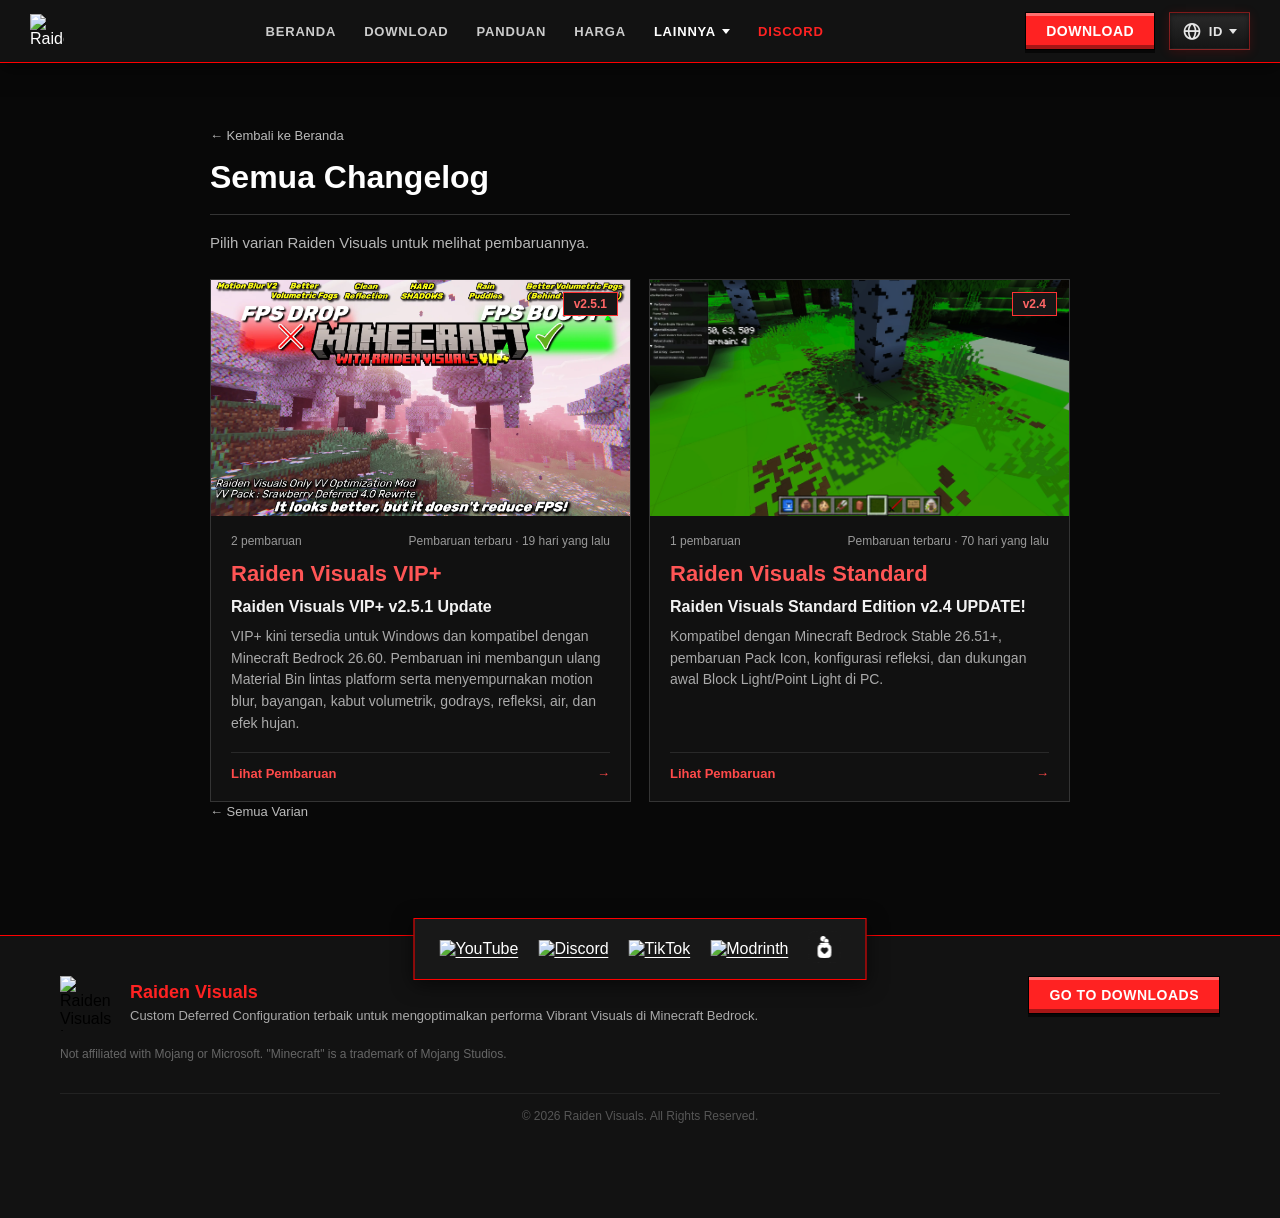
==== commit 8f3d6b28: "Improve SEO and changelog browsing Add VIP+ v2.5.1 release notes, make changelog cards scrollable, m" ====
--- a/changelog.html
+++ b/changelog.html
@@ -3,7 +3,7 @@
 <head>
     <meta charset="UTF-8">
     <meta name="viewport" content="width=device-width, initial-scale=1.0">
-    <title>Changelog - Raiden Visuals</title>
+    <title>Raiden Visuals VIP+ v2.5.1 Changelog and Update History</title>
     <meta name="theme-color" content="#0b1020">
     <link rel="canonical" href="https://vedaryden.github.io/RaidenVisuals/changelog.html">
     <link rel="preconnect" href="https://unpkg.com" crossorigin>
@@ -12,19 +12,23 @@
     <link rel="icon" type="image/webp" href="img/pack_icon.webp">
     <link rel="shortcut icon" type="image/webp" href="img/pack_icon.webp">
     <link rel="apple-touch-icon" href="img/apple-touch-icon.png">
-    <meta name="description" content="Lihat seluruh riwayat pembaruan dan perbaikan Raiden Visuals, Custom Deferred Configuration untuk Minecraft Bedrock Vibrant Visuals.">
+    <meta name="description" content="Read the Raiden Visuals VIP+ v2.5.1 changelog: Windows support, Minecraft Bedrock 26.60 compatibility, rebuilt materials, visual updates, and known issues.">
     <meta property="og:site_name" content="Raiden Visuals">
     <meta property="og:type" content="website">
+    <meta property="og:locale" content="en_US">
+    <meta property="og:locale:alternate" content="id_ID">
     <meta property="og:url" content="https://vedaryden.github.io/RaidenVisuals/changelog.html">
-    <meta property="og:title" content="Changelog - Raiden Visuals">
-    <meta property="og:image" content="https://vedaryden.github.io/RaidenVisuals/img/og-image.jpg">
-    <meta property="og:image:width" content="1200">
-    <meta property="og:image:height" content="630">
-    <meta property="og:description" content="Riwayat lengkap pembaruan Raiden Visuals dari waktu ke waktu.">
+    <meta property="og:title" content="Raiden Visuals VIP+ v2.5.1 Changelog">
+    <meta property="og:image" content="https://vedaryden.github.io/RaidenVisuals/img/changelog-vip-plus-v2.5.1.webp">
+    <meta property="og:image:type" content="image/webp">
+    <meta property="og:image:alt" content="Raiden Visuals VIP+ v2.5.1 with Vibrant Visuals improvements">
+    <meta property="og:image:width" content="1365">
+    <meta property="og:image:height" content="768">
+    <meta property="og:description" content="Windows support, Minecraft Bedrock 26.60 compatibility, rebuilt multi-platform materials, visual updates, and known issues in VIP+ v2.5.1.">
     <meta name="twitter:card" content="summary_large_image">
-    <meta name="twitter:title" content="Changelog - Raiden Visuals">
-    <meta name="twitter:description" content="Riwayat lengkap pembaruan Raiden Visuals dari waktu ke waktu.">
-    <meta name="twitter:image" content="https://vedaryden.github.io/RaidenVisuals/img/og-image.jpg">
+    <meta name="twitter:title" content="Raiden Visuals VIP+ v2.5.1 Changelog">
+    <meta name="twitter:description" content="Windows support, Minecraft Bedrock 26.60 compatibility, rebuilt multi-platform materials, visual updates, and known issues in VIP+ v2.5.1.">
+    <meta name="twitter:image" content="https://vedaryden.github.io/RaidenVisuals/img/changelog-vip-plus-v2.5.1.webp">
 </head>
 <body class="changelog-page-body">
 <header class="site-header">
--- a/style.css
+++ b/style.css
@@ -32,7 +32,7 @@
 }
 @font-face {
   font-family: 'Gellix';
-  src: url('Gellix-TRIAL-Regular.otf') format('woff2');
+  src: url('Gellix-TRIAL-Regular.otf') format('opentype');
   font-weight: normal;
   font-style: normal;
   font-display: swap;
@@ -50,6 +50,7 @@
 /* Tambahkan kode ini di bagian paling atas file style.css Anda */
 html {
     scroll-behavior: smooth; /* KODE UTAMA: Membuat semua efek lompatan link menjadi animasi gulir halus */
+    background-color: #000000;
 }
     /* KODE BARU: Merapikan baris launcher Android saat dibuka di layar HP */
     .app-launcher-list li {
@@ -201,9 +202,11 @@
     border-radius: 12px;
     box-shadow: 0 4px 20px rgba(0, 0, 0, 0.6);
     border: 1px solid #ff0000;
-    max-width: 1340px; 
+    max-width: 1340px;
     width: 100%;
-    margin-bottom: 0 !important; /* Menghilangkan margin bawah lama agar lurus dengan teks */
+    margin-left: auto;
+    margin-right: auto;
+    margin-bottom: 20px !important;
 }
 
 .description-full-container h2 {
@@ -334,11 +337,11 @@
     padding: 20px 15px 0px 15px;       /* Setel padding bawah ke 0px agar footer nempel mentok */
     box-sizing: border-box;
     
-    /* Kode background-image Anda tetap biarkan sama di bawah ini */
-    background-image: linear-gradient(rgba(0, 0, 0, 0.4), rgba(0, 0, 0, 0.4)), url('img/background.jpg');
-    background-size: cover;
-    background-position: center;
-    background-attachment: fixed;
+    background-color: #000000;
+    background-image: linear-gradient(to bottom, #3F0000 0%, #000000 100%);
+    background-size: 100% 100%;
+    background-position: center top;
+    background-attachment: scroll;
     background-repeat: no-repeat;
 }
 
@@ -885,7 +888,7 @@
 .gpu-guide-notes {
     display: grid;
     gap: 9px;
-    width: min(100%, 1050px);
+    width: min(100%, 1300px);
     margin: 18px auto 0;
 }
 
@@ -900,10 +903,328 @@
     line-height: 1.55;
 }
 
+.gpu-faq {
+    width: min(100%, 1300px);
+    margin: 24px auto 0;
+    padding-top: 20px;
+    border-top: 1px solid rgba(255, 34, 34, 0.45);
+}
+
+.gpu-faq h3 {
+    margin: 0 0 12px;
+    color: #ff2222;
+    font-family: 'MinecraftTen', sans-serif !important;
+    font-size: 32px !important;
+}
+
+.gpu-faq-list {
+    display: grid;
+    gap: 10px;
+}
+
+.gpu-faq-item {
+    padding: 14px 16px;
+    border: 1px solid rgba(255, 0, 0, 0.2);
+    border-left: 3px solid #e32121;
+    background: #1d1d1d;
+}
+
+.gpu-faq-item p {
+    margin: 0 !important;
+    line-height: 1.55;
+}
+
+.gpu-faq-question {
+    color: #ff7777;
+    font-weight: 700;
+}
+
+.gpu-faq-answer {
+    margin-top: 6px !important;
+    color: #ffffff;
+}
+
+.vip-feature-label {
+    color: #ff3333;
+    font-weight: 700;
+}
+
+.youtube-showcase {
+    width: min(100%, 1300px);
+    margin: 28px auto 0;
+    padding-top: 20px;
+    border-top: 1px solid rgba(255, 34, 34, 0.45);
+}
+
+#roadmap {
+    margin-top: 28px;
+    padding-top: 18px;
+    border-top: 1px solid rgba(255, 34, 34, 0.45);
+}
+
+.youtube-showcase > h3 {
+    margin: 0 0 14px;
+    color: #ff2222;
+    font-family: 'MinecraftTen', sans-serif !important;
+    font-size: 32px !important;
+    text-align: center;
+}
+
+.youtube-video-grid,
+.showcase-community-grid {
+    display: grid;
+    grid-template-columns: repeat(2, minmax(0, 1fr));
+    gap: 14px;
+}
+
+.youtube-video {
+    position: relative;
+    overflow: hidden;
+    aspect-ratio: 16 / 9;
+    border: 1px solid rgba(255, 0, 0, 0.35);
+    background: #111111;
+}
+
+.youtube-video iframe {
+    position: absolute;
+    inset: 0;
+    width: 100%;
+    height: 100%;
+    border: 0;
+}
+
+.showcase-community-grid {
+    gap: 16px;
+    margin-top: 22px;
+}
+
+.showcase-community-card {
+    display: flex;
+    min-width: 0;
+    flex-direction: column;
+    align-items: stretch;
+    gap: 12px;
+    padding: 16px;
+    border: 1px solid rgba(255, 0, 0, 0.3);
+    background: #171717;
+}
+
+.showcase-community-card h4 {
+    margin: 0;
+    color: #ff0000;
+    font-family: 'MinecraftTen', sans-serif !important;
+    font-size: clamp(20px, 2.3vw, 26px);
+    text-align: center;
+}
+
+.project-collaboration {
+    width: min(100%, 1300px);
+    margin: 28px auto 0;
+    padding: 22px 24px;
+    border: 1px solid rgba(255, 34, 34, 0.45);
+    border-top: 1px solid rgba(255, 34, 34, 0.7);
+    background: #171717;
+}
+
+.project-collaboration h2 {
+    margin: 0 0 20px;
+    color: #ff2222;
+    font-family: 'MinecraftTen', sans-serif !important;
+    font-size: 32px !important;
+    text-align: center;
+}
+
+.collaboration-partners {
+    display: grid;
+    grid-template-columns: minmax(0, 1fr) auto minmax(0, 1fr);
+    align-items: center;
+    justify-items: center;
+    gap: 24px;
+    margin: 0 auto 20px;
+}
+
+.collaboration-partners img {
+    display: block;
+    width: 100%;
+    max-width: 360px;
+    max-height: 100px;
+    object-fit: contain;
+}
+
+.collaboration-x {
+    width: 36px;
+    height: 36px;
+}
+
+.project-collaboration > p {
+    max-width: 1000px;
+    margin: 0 auto;
+    color: #e2e2e2;
+    font-size: 15px;
+    line-height: 1.7;
+    text-align: center;
+}
+
+.discord-server-widget {
+    display: block;
+    width: 100%;
+    height: 350px;
+    border: 0;
+    background: #202225;
+}
+
+.showcase-trakteer-card {
+    justify-content: flex-start;
+}
+
+.trakteer-support-list {
+    width: 100%;
+    height: 350px;
+    max-height: 350px;
+    overflow: auto;
+    border: 1px solid #444444;
+    background: #242626;
+    scrollbar-color: #9a3036 #1c1e1e;
+    scrollbar-width: thin;
+}
+
+.trakteer-support-table {
+    width: 100%;
+    min-width: 360px;
+    border-collapse: collapse;
+    table-layout: fixed;
+    color: #e2e2e2;
+    font-family: 'NotoSans', sans-serif !important;
+    font-size: 12px;
+    line-height: 1.25;
+}
+
+.trakteer-support-table th,
+.trakteer-support-table td {
+    padding: 5px 7px;
+    border: 1px solid #454848;
+    vertical-align: middle;
+}
+
+.trakteer-support-table th {
+    position: sticky;
+    top: 0;
+    z-index: 1;
+    background: #292c2c;
+    color: #f0f0f0;
+    font-weight: 700;
+    text-align: center;
+}
+
+.trakteer-support-table th:nth-child(1),
+.trakteer-support-table td:nth-child(1) {
+    width: 27%;
+    text-align: center;
+}
+
+.trakteer-support-table th:nth-child(2),
+.trakteer-support-table td:nth-child(2) {
+    width: 48%;
+}
+
+.trakteer-support-table th:nth-child(3),
+.trakteer-support-table td:nth-child(3) {
+    display: none;
+}
+
+.trakteer-support-table th:nth-child(4),
+.trakteer-support-table td:nth-child(4) {
+    width: 25%;
+    text-align: center;
+}
+
+.trakteer-support-table td:nth-child(1),
+.trakteer-support-table td:nth-child(4) {
+    padding-block: 2px;
+    line-height: 15px;
+}
+
+.trakteer-support-table tbody tr:nth-child(even) {
+    background: #292b2b;
+}
+
+.trakteer-support-table time {
+    white-space: nowrap;
+}
+
+.trakteer-support-table td strong {
+    display: block;
+    color: #c8c8c8;
+    font-size: 13px;
+    font-weight: 700;
+}
+
+.support-badges {
+    display: flex;
+    flex-wrap: wrap;
+    gap: 4px;
+    margin-top: 6px;
+}
+
+.support-badges span {
+    padding: 2px 6px;
+    background: #303333;
+    color: #d3d3d3;
+    font-size: 9px;
+    line-height: 1.2;
+    white-space: nowrap;
+}
+
+.support-creator {
+    color: #ff5555;
+    font-size: 10px;
+}
+
+.support-amount {
+    position: relative;
+    font-size: 13px;
+    font-weight: 600;
+    white-space: nowrap;
+}
+
+.support-help-icon {
+    display: none;
+}
+
+.showcase-community-link {
+    display: inline-flex;
+    min-height: 42px;
+    align-items: center;
+    justify-content: center;
+    padding: 9px 14px;
+    border: 1px solid #ff2222;
+    background: #252020;
+    color: #ffffff;
+    font-family: 'NotoSans', sans-serif !important;
+    font-size: 14px;
+    font-weight: 700;
+    text-align: center;
+    text-decoration: none;
+}
+
+.showcase-community-link:hover {
+    background: #ff2222;
+}
+
 @media (max-width: 700px) {
     .app-launcher-list,
     .guide-path-list {
         grid-template-columns: minmax(0, 1fr);
+    }
+
+    .trakteer-support-table th:nth-child(1),
+    .trakteer-support-table td:nth-child(1) {
+        width: 34%;
+    }
+
+    .trakteer-support-table th:nth-child(2),
+    .trakteer-support-table td:nth-child(2) {
+        width: 41%;
     }
 
     .app-launcher-list li {
@@ -931,6 +1252,36 @@
     .gpu-guide-notes p {
         padding: 10px 12px;
         font-size: 14px;
+    }
+
+    .gpu-faq-item {
+        padding: 10px 12px;
+    }
+
+    .youtube-video-grid,
+    .showcase-community-grid {
+        grid-template-columns: minmax(0, 1fr);
+    }
+
+    .showcase-community-card {
+        padding: 12px;
+    }
+
+    .project-collaboration {
+        padding: 18px 14px;
+    }
+
+    .collaboration-partners {
+        gap: 12px;
+    }
+
+    .collaboration-partners img {
+        max-height: 72px;
+    }
+
+    .collaboration-x {
+        width: 27px;
+        height: 27px;
     }
 }
 
@@ -2877,14 +3228,16 @@
     }
 }
 
-/* Homepage changelogs: swipe horizontally between product editions. */
+/* Homepage changelogs: swipe or drag horizontally between individual releases. */
 #changelogCardContainer.changelog-card-grid {
     display: flex;
     flex-wrap: nowrap;
     justify-content: flex-start;
     gap: 18px;
     width: 100%;
-    max-width: 100%;
+    max-width: 900px;
+    margin-right: auto;
+    margin-left: auto;
     padding: 4px 2px 14px;
     overflow-x: auto;
     overflow-y: hidden;
@@ -2897,24 +3250,32 @@
     touch-action: pan-x pan-y;
 }
 
-#changelogCardContainer .changelog-edition-group {
-    flex: 0 0 calc((100% - 18px) / 2);
-    width: calc((100% - 18px) / 2);
-    max-width: 500px;
-    min-width: 0;
-    margin: 8px 0 12px;
+#changelogCardContainer .changelog-card {
+    box-sizing: border-box;
+    flex: 0 0 420px;
+    width: 420px;
+    max-width: 88%;
+    height: auto;
     scroll-snap-align: start;
     scroll-snap-stop: always;
 }
 
-#changelogCardContainer .changelog-edition-cards {
-    grid-template-columns: minmax(0, 1fr);
-    justify-content: stretch;
-}
-
-#changelogCardContainer .changelog-card {
-    width: 100%;
-    height: 100%;
+.changelog-card-edition {
+    margin-bottom: 6px;
+    color: #ff5555;
+    font-family: 'MinecraftTen', sans-serif !important;
+    font-size: 12px;
+    text-transform: uppercase;
+}
+
+#changelogCardContainer {
+    cursor: grab;
+    user-select: none;
+}
+
+#changelogCardContainer.is-dragging {
+    cursor: grabbing;
+    scroll-snap-type: none;
 }
 
 #changelogCardContainer::-webkit-scrollbar {
@@ -2938,8 +3299,557 @@
         gap: 14px;
     }
 
-    #changelogCardContainer .changelog-edition-group {
+    #changelogCardContainer .changelog-card {
         flex-basis: 88%;
         width: 88%;
-    }
-}
+        max-width: 88%;
+    }
+}
+
+.top-banner-wrapper {
+    position: relative;
+    width: min(100%, 620px);
+    margin: 12px auto 28px;
+}
+
+.splash-text {
+    position: absolute;
+    top: 62%;
+    right: 2%;
+    color: #ffff00;
+    font-family: 'MinecraftSeven', sans-serif;
+    font-weight: 300;
+    font-size: clamp(16px, 2.2vw, 25px);
+    text-decoration: none;
+    text-shadow: 2px 2px 0 #171000;
+    transform: rotate(-13deg);
+    animation: minecraft-splash 1.8s ease-in-out infinite;
+}
+
+.splash-text:hover {
+    color: #fff35a;
+}
+
+@keyframes minecraft-splash {
+    0%, 100% { transform: rotate(-13deg) scale(1); }
+    50% { transform: rotate(-13deg) scale(1.12); }
+}
+
+.main-content-row {
+    display: block;
+    width: 100%;
+    max-width: 1340px;
+    margin: 0 auto;
+}
+
+.hero-showcase {
+    width: 100%;
+}
+
+.hero-showcase-image-frame {
+    position: relative;
+    isolation: isolate;
+    width: 100%;
+    aspect-ratio: 64 / 27;
+    overflow: hidden;
+    border: 1px solid #ff2222;
+    border-radius: 10px;
+    box-shadow: 0 8px 28px rgba(0, 0, 0, 0.55);
+    background: #111111;
+    touch-action: pan-y;
+}
+
+.hero-showcase-image {
+    position: relative;
+    z-index: 1;
+    display: block;
+    width: 100%;
+    height: 100%;
+    object-fit: cover;
+    object-position: center var(--showcase-image-position-y, 50%);
+    transition: opacity 400ms ease-in-out, transform 360ms cubic-bezier(0.2, 0.8, 0.2, 1);
+    user-select: none;
+    -webkit-user-drag: none;
+}
+
+.hero-showcase-image-incoming {
+    position: absolute;
+    inset: 0;
+    z-index: 2;
+    opacity: 0;
+    pointer-events: none;
+}
+
+.hero-showcase-image-frame.is-crossfading .hero-showcase-image {
+    opacity: 0;
+}
+
+.hero-showcase-image-frame.is-crossfading .hero-showcase-image-incoming {
+    opacity: 1;
+}
+
+.hero-showcase-image-frame.has-feature-screenshot {
+    cursor: ns-resize;
+}
+
+.hero-showcase-image-frame.is-dragging {
+    cursor: grabbing;
+}
+
+.hero-feature-list {
+    display: flex;
+    flex-wrap: wrap;
+    justify-content: space-around;
+    gap: 8px 18px;
+    padding: 10px 0 8px;
+    color: #ff2222;
+    font-family: 'MinecraftTen', sans-serif;
+    font-size: clamp(16px, 1.65vw, 22px);
+    text-align: center;
+    text-transform: uppercase;
+}
+
+.hero-feature-button {
+    padding: 2px 0;
+    border: 0;
+    background: transparent;
+    color: inherit;
+    font-family: inherit;
+    font-size: inherit;
+    cursor: pointer;
+    transition: color 160ms ease, text-shadow 160ms ease;
+}
+
+.hero-feature-button:hover,
+.hero-feature-button.is-active {
+    color: #ffffff;
+    text-shadow: 0 0 8px #ff0000;
+}
+
+.hero-feature-button:focus-visible {
+    outline: 2px solid #ffffff;
+    outline-offset: 4px;
+    border-radius: 2px;
+}
+
+.hero-feature-button:disabled {
+    cursor: progress;
+    opacity: 0.7;
+}
+
+.page-section-nav {
+    display: none;
+}
+
+#changelog {
+    margin-top: 28px;
+    padding-top: 18px;
+    border-top: 1px solid #ff0000;
+}
+
+@media (min-width: 1200px) {
+    .page-section-nav {
+        position: fixed;
+        top: 50%;
+        right: 8px;
+        z-index: 450;
+        display: flex;
+        max-height: 70vh;
+        flex-direction: column;
+        justify-content: center;
+        gap: 8px;
+        overflow-y: auto;
+        padding: 12px 8px 12px 12px;
+        border-right: 1px solid rgba(255, 255, 255, 0.24);
+        background: linear-gradient(90deg, transparent, rgba(0, 0, 0, 0.78));
+        transform: translateY(-50%);
+        scrollbar-width: none;
+    }
+
+    .page-section-nav::-webkit-scrollbar {
+        display: none;
+    }
+
+    .page-section-nav a {
+        display: flex;
+        align-items: center;
+        justify-content: flex-end;
+        gap: 8px;
+        color: #ffffff;
+        font-family: 'NotoSans', sans-serif !important;
+        font-size: 15px;
+        font-weight: 600;
+        line-height: 1.25;
+        text-align: right;
+        text-decoration: none;
+        transition: color 160ms ease, text-shadow 160ms ease;
+    }
+
+    .page-section-nav a::after {
+        width: 9px;
+        height: 3px;
+        flex: 0 0 9px;
+        background: rgba(255, 0, 0, 0.5);
+        content: "";
+        transition: width 160ms ease, background-color 160ms ease;
+    }
+
+    .page-section-nav a:hover,
+    .page-section-nav a.is-active {
+        color: #ff0000;
+        text-shadow: 0 0 8px rgba(255, 0, 0, 0.55);
+    }
+
+    .page-section-nav a:hover::after,
+    .page-section-nav a.is-active::after {
+        width: 13px;
+        flex-basis: 13px;
+        background: #ff0000;
+    }
+}
+
+.hero-feature-status {
+    position: absolute;
+    top: 50%;
+    left: 50%;
+    z-index: 0;
+    width: max-content;
+    max-width: calc(100% - 24px);
+    margin: 0;
+    padding: 8px 12px;
+    border: 1px solid rgba(255, 119, 119, 0.7);
+    background: rgba(0, 0, 0, 0.8);
+    transform: translate(-50%, -50%);
+    pointer-events: none;
+}
+
+.hero-feature-status:empty {
+    display: none;
+}
+
+.hero-feature-status:not(:empty) {
+    color: #ff7777;
+    font-size: 12px;
+    text-align: center;
+}
+
+.hero-feature-status.is-error {
+    z-index: 2;
+}
+
+.hero-branding {
+    display: flex;
+    flex-wrap: nowrap;
+    flex-direction: row;
+    align-items: baseline;
+    justify-content: flex-start;
+    width: 100%;
+    margin: 2px auto 0;
+    gap: 8px 12px;
+    padding: 0 0 18px;
+    color: #ffffff;
+    text-transform: uppercase;
+}
+
+.hero-brand-title {
+    margin: 0;
+    color: #ffffff;
+    font-family: 'MinecraftTen', sans-serif !important;
+    font-size: clamp(38px, 5vw, 64px) !important;
+    line-height: 1;
+}
+
+.hero-brand-tagline {
+    margin: 0;
+    color: #ffffff;
+    font-family: 'MinecraftTen', sans-serif !important;
+    font-size: clamp(14px, 2vw, 24px);
+    line-height: 1.2;
+}
+
+.download-section {
+    width: min(100%, 1340px);
+    max-width: 1340px;
+    margin: 10px auto 30px;
+    padding: 14px 22px;
+    border: 1px solid #ff2222;
+    background: #171717;
+    box-shadow: 0 6px 24px rgba(0, 0, 0, 0.6);
+}
+
+.download-section .download-card {
+    display: flex;
+    align-items: stretch;
+    justify-content: space-between;
+    gap: 18px;
+    width: 100%;
+    margin: 0;
+    padding: 14px 8px;
+    border-bottom: 1px solid rgba(255, 34, 34, 0.45);
+}
+
+.download-section .download-card:last-child {
+    border-bottom: 0;
+    padding-bottom: 6px;
+}
+
+.download-section .file-info {
+    display: flex;
+    align-items: flex-start;
+    flex: 1;
+    gap: 14px;
+    min-width: 0;
+}
+
+.download-section .file-icon-img {
+    flex: 0 0 84px;
+    width: 84px;
+    height: 84px;
+    object-fit: contain;
+    image-rendering: pixelated;
+}
+
+.download-section .file-copy {
+    flex: 1;
+    min-width: 0;
+}
+
+.download-section .file-name {
+    margin: 0 0 4px;
+    color: #ffffff !important;
+    font-family: 'MinecraftSeven', sans-serif !important;
+    font-size: clamp(16px, 1.6vw, 20px);
+    font-weight: 300;
+    line-height: 1.15;
+}
+
+.download-section .file-name span,
+.download-section .file-description span {
+    font-family: inherit !important;
+}
+
+.download-section .file-description {
+    margin: 0;
+    color: #ffffff;
+    font-family: 'Gellix', sans-serif !important;
+    font-size: 12px;
+    line-height: 1.25;
+}
+
+.download-section .file-updated {
+    margin-top: 6px;
+    color: #aaaaaa;
+    font-family: 'MinecraftSeven', sans-serif !important;
+    font-size: 10px;
+    line-height: 1.2;
+}
+
+.download-section .file-actions {
+    display: flex;
+    flex: 0 0 120px;
+    flex-direction: column;
+    align-items: flex-end;
+    justify-content: space-between;
+    padding: 3px 0;
+}
+
+.download-section .file-status {
+    display: flex;
+    align-items: center;
+    justify-content: flex-end;
+    gap: 8px;
+    min-height: 18px;
+    color: #ffffff;
+    font-family: 'MinecraftSeven', sans-serif !important;
+    font-size: 12px;
+    white-space: nowrap;
+}
+
+.download-section .file-size {
+    margin: 0;
+    color: #ffffff !important;
+    font-size: 12px;
+}
+
+.download-section .online-status {
+    display: block;
+    width: 14px;
+    height: 14px;
+    object-fit: contain;
+    image-rendering: pixelated;
+}
+
+.download-section .download-btn {
+    min-width: 110px;
+    padding: 8px 10px;
+    font-family: 'NotoSans', sans-serif !important;
+    font-size: 14px;
+    font-weight: 600;
+    letter-spacing: 0.5px;
+    text-decoration: none;
+}
+
+@media (max-width: 640px) {
+    .top-banner-wrapper {
+        margin-top: 20px;
+    }
+
+    .splash-text {
+        top: 60%;
+        right: 0;
+        font-size: 15px;
+    }
+
+    .hero-feature-list {
+        justify-content: center;
+        gap: 8px 14px;
+    }
+
+    .hero-branding {
+        flex-direction: column;
+        align-items: center;
+        justify-content: center;
+        width: 100%;
+        gap: 5px;
+        text-align: center;
+    }
+
+    .hero-brand-title {
+        font-size: clamp(36px, 11vw, 56px) !important;
+    }
+
+    .download-section {
+        padding: 14px 12px;
+    }
+
+    .download-section .download-card {
+        flex-direction: column;
+        gap: 10px;
+        padding: 12px 0;
+    }
+
+    .download-section .file-info {
+        gap: 10px;
+    }
+
+    .download-section .file-icon-img {
+        flex-basis: 60px;
+        width: 60px;
+        height: 60px;
+    }
+
+    .download-section .file-actions {
+        width: 100%;
+        flex: 0 0 auto;
+        flex-direction: row;
+        align-items: center;
+        padding: 0;
+    }
+
+    .download-section .file-status {
+        gap: 4px;
+    }
+
+    .download-section .file-size {
+        font-size: 10px;
+    }
+
+    .download-section .online-status {
+        width: 12px;
+        height: 12px;
+    }
+
+    .download-section .download-btn {
+        min-width: 88px;
+        padding: 8px 6px;
+        font-size: 12px;
+    }
+}
+
+@media (prefers-reduced-motion: reduce) {
+    .splash-text,
+    .hero-showcase-image {
+        animation: none;
+        transition: none;
+    }
+}
+
+*,
+*::before,
+*::after {
+    border-radius: 0 !important;
+}
+
+.content-card {
+    width: min(100%, 1340px);
+    max-width: 1340px;
+    margin: 24px auto 20px;
+    padding: 30px;
+    background: #181818;
+    border: 1px solid #ff0000;
+    box-shadow: 0 4px 20px rgba(0, 0, 0, 0.6);
+    color: #ffffff;
+}
+
+.content-card > h2 {
+    color: #ff0000;
+}
+
+#panduan-instalasi p,
+.changelog-section > .subtitle,
+.pricing-section > .subtitle,
+.gpu-guide-notes p,
+.roadmap-section > p {
+    color: #ffffff;
+}
+
+.gpu-requirements {
+    width: min(100%, 1340px);
+    max-width: 1340px;
+    margin-right: auto;
+    margin-left: auto;
+}
+
+.changelog-section #changelog {
+    margin-top: 0;
+    padding-top: 0;
+    border-top: 0;
+}
+
+.roadmap-section #roadmap {
+    margin-top: 0;
+    padding-top: 0;
+    border-top: 0;
+}
+
+.optimization-guide ol {
+    display: grid;
+    gap: 14px;
+    margin: 20px 0;
+    padding-left: 24px;
+}
+
+.optimization-guide li {
+    padding-left: 6px;
+}
+
+.optimization-guide li::marker {
+    color: #ff2222;
+    font-weight: 700;
+}
+
+.optimization-guide h3 {
+    margin: 0 0 6px;
+    color: #ff7777;
+    font-size: 17px;
+}
+
+.optimization-guide p {
+    color: #ffffff;
+}
+
+@media (max-width: 700px) {
+    .content-card {
+        padding: 18px 14px;
+    }
+}
